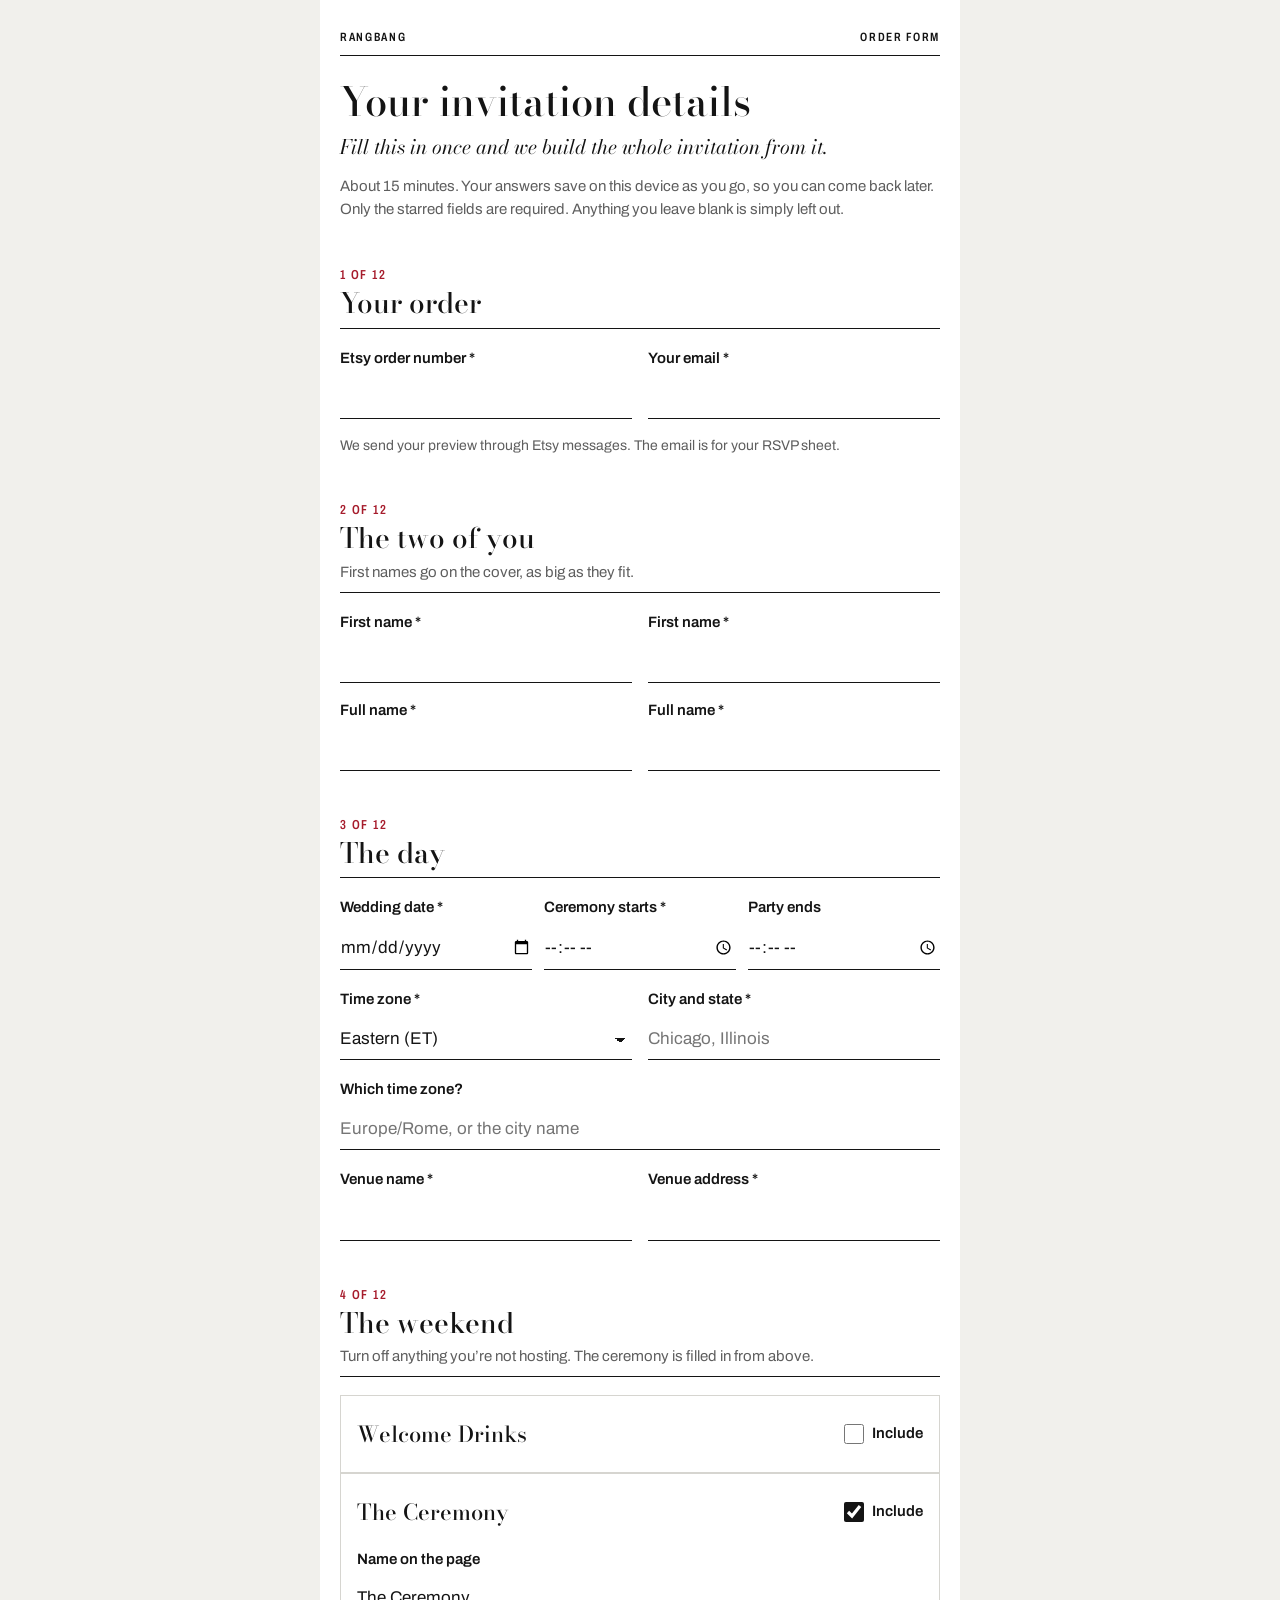
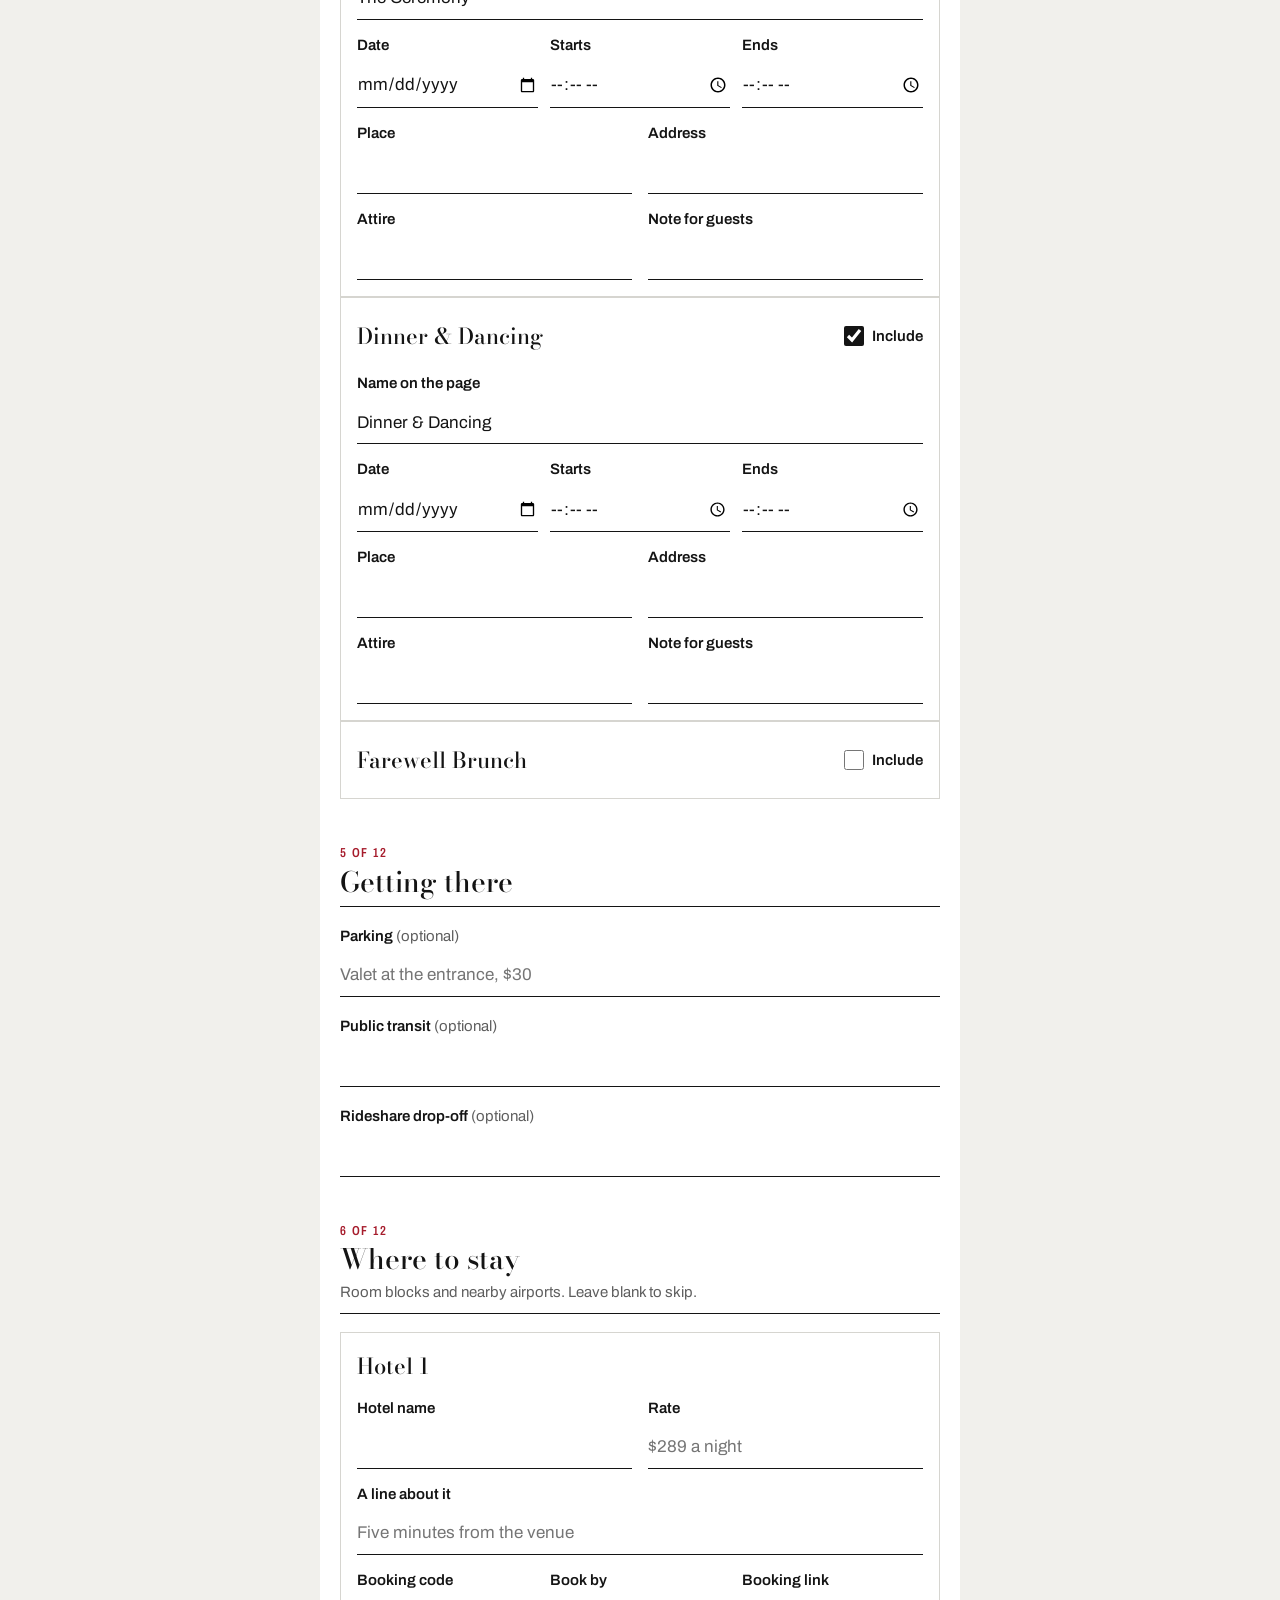
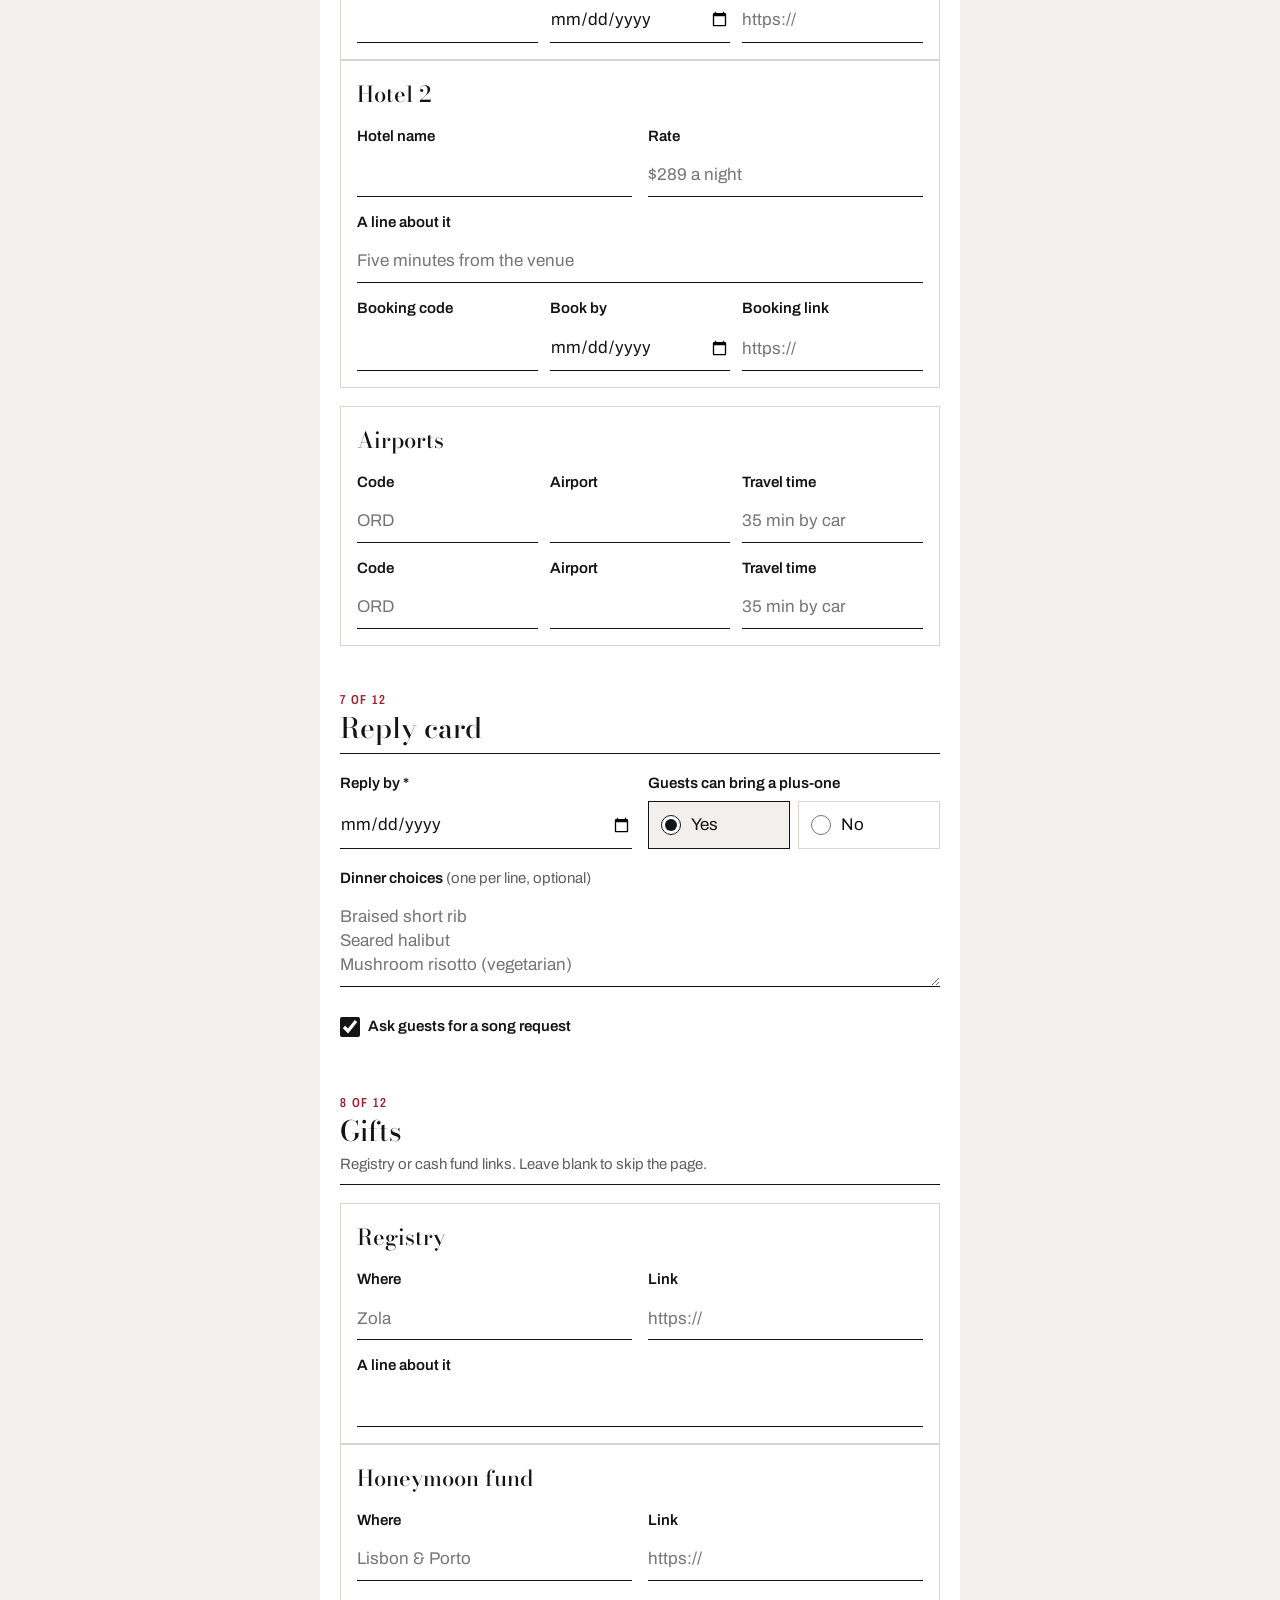
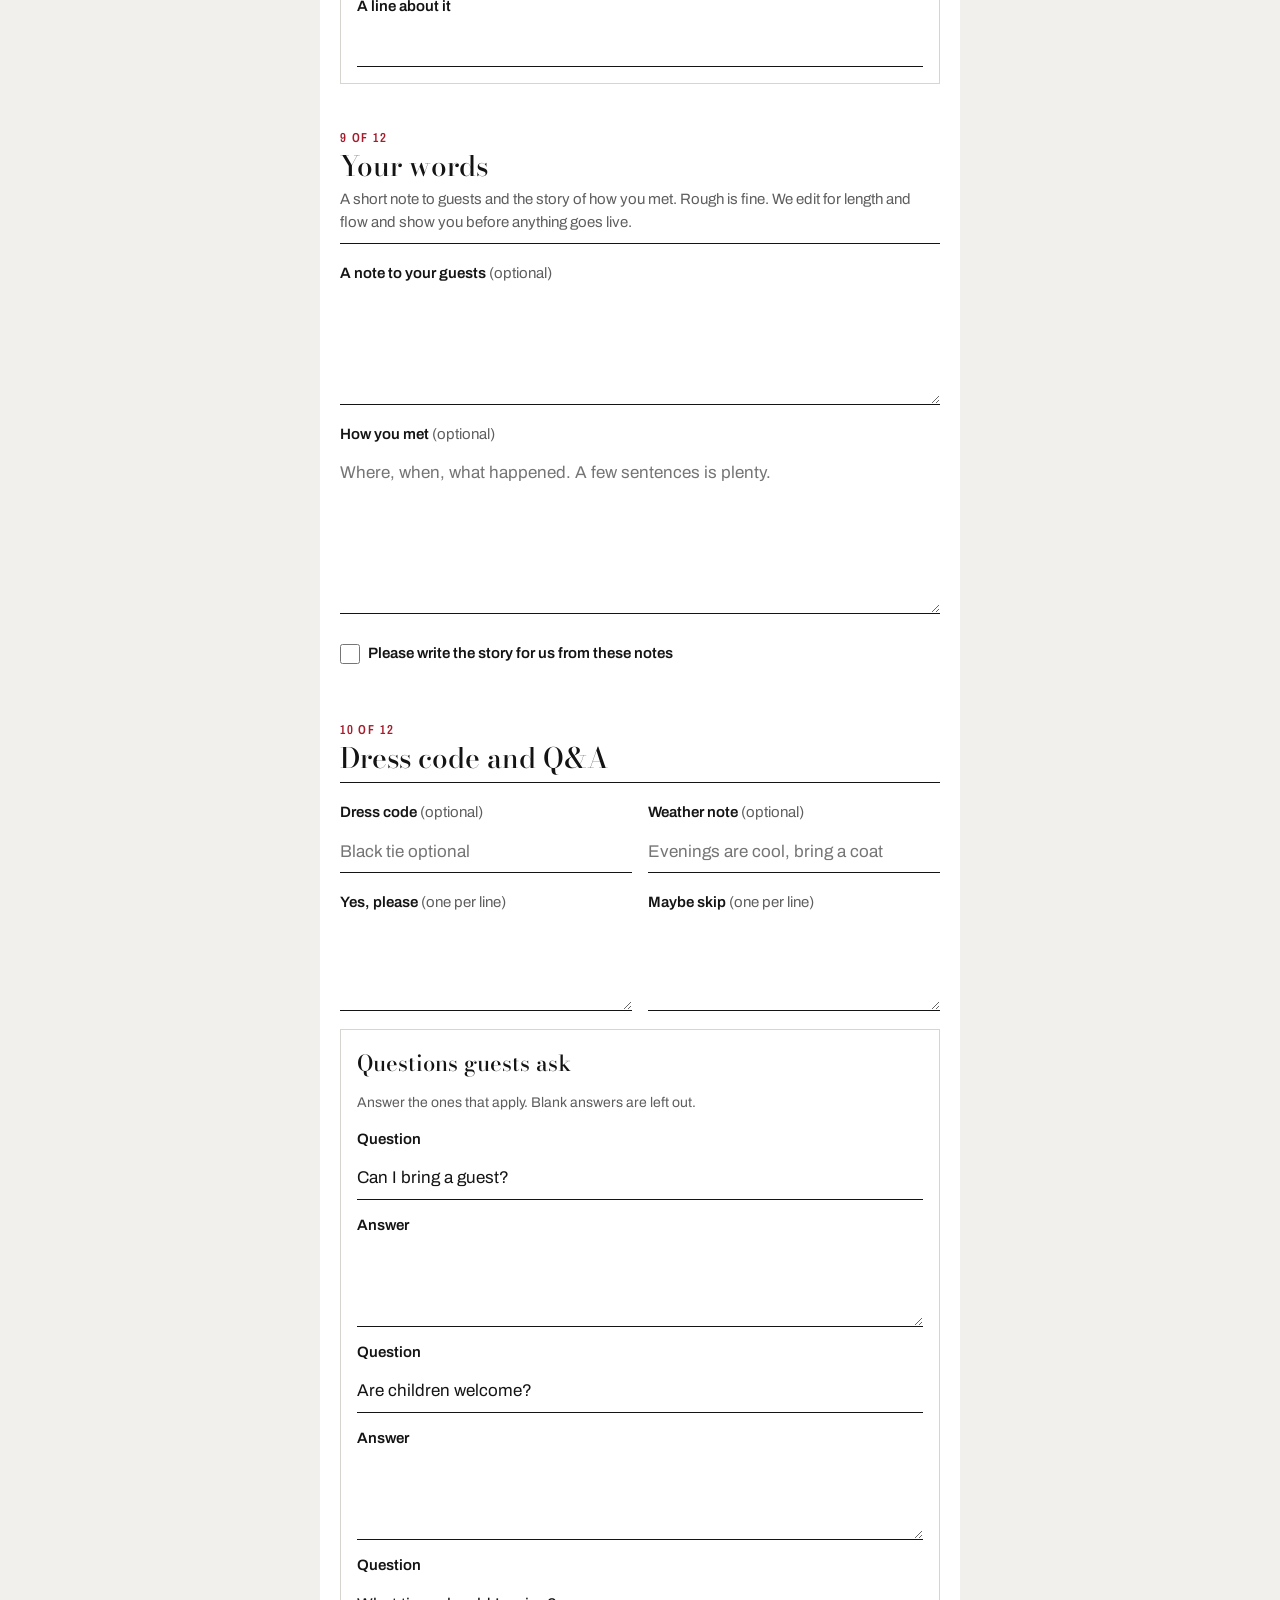
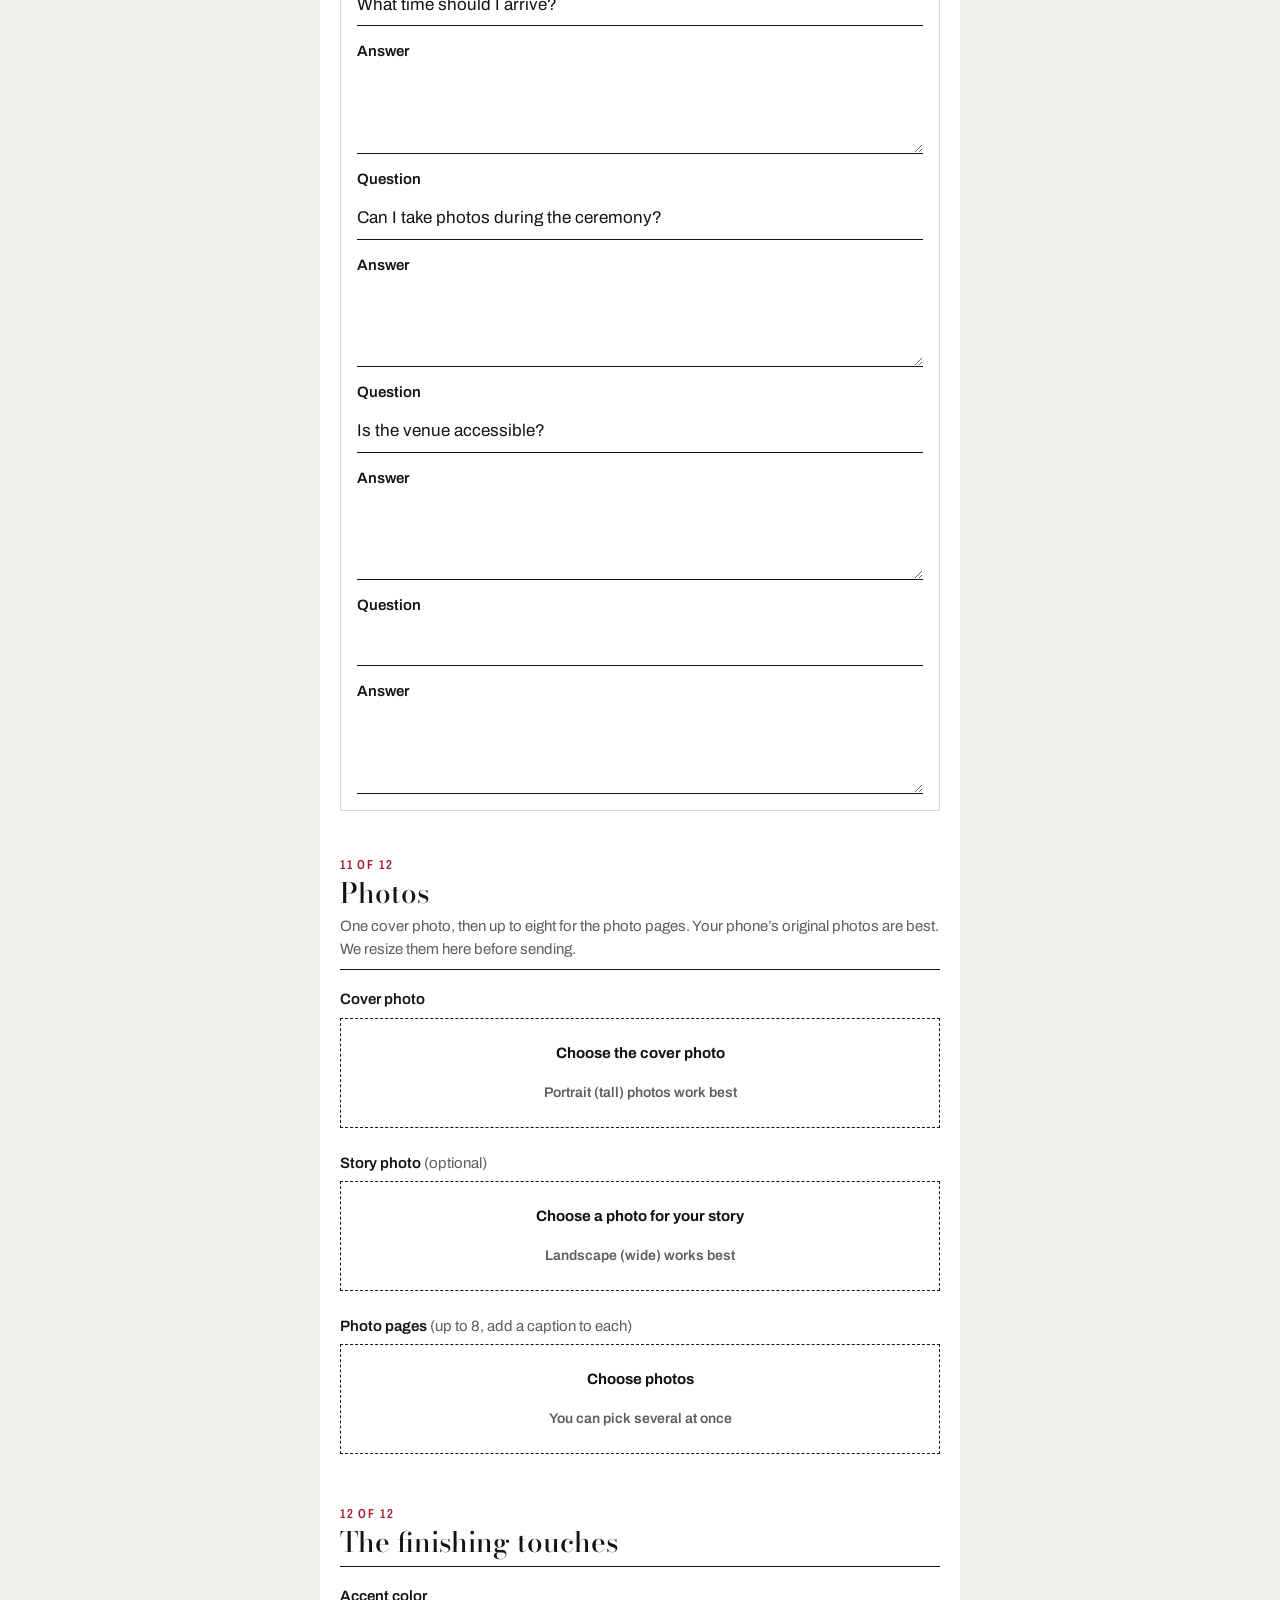
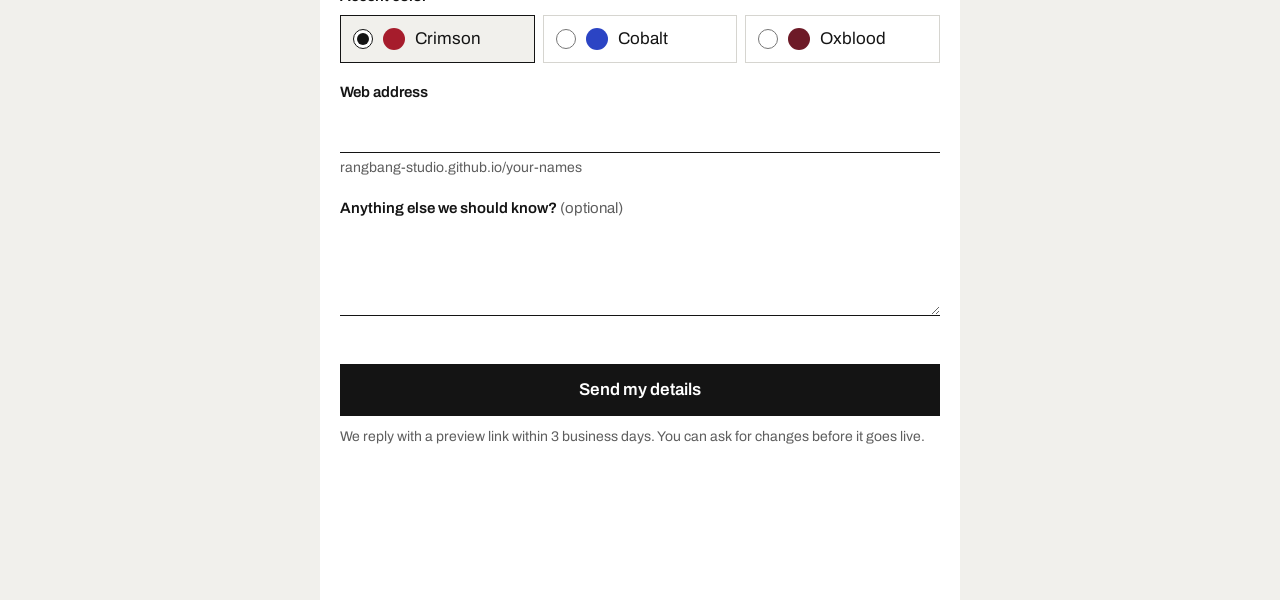
==== order/index.html @ fc27ea13 "Publish RANGBANG landing, Magazine demo and order form Co-Authored-By: Claude Opus 5.5 <noreply@anth" ====
<!doctype html>
<html lang="en">
<head>
<meta charset="utf-8">
<meta name="viewport" content="width=device-width, initial-scale=1, viewport-fit=cover">
<meta name="robots" content="noindex, nofollow">
<title>RANGBANG · Order form</title>
<link rel="icon" href="../magazine/favicon.svg" type="image/svg+xml">
<link rel="stylesheet" href="../magazine/fonts/fonts.css">
</head>
<body>

<!-- 주문서 설정: endpoint가 비어 있으면 보내지 않고 미리보기 안내만 한다 -->
<script type="application/json" id="order-config">
{
  "endpoint": "",
  "domain": "https://rangbang-studio.github.io",
  "turnaround": "3 business days"
}
</script>

<style>
/* RANGBANG 주문서 — Magazine 템플릿과 같은 지면 체계. 한 줄로 이어지는 양식, 섹션마다 번호 */
:root{
  --ink:#141414; --paper:#FFFFFF; --stock:#F1F0EC; --graphite:#5E5E5E; --rule:#D6D5D0; --accent:#A61C2C;
  --display:'Bodoni Moda','Bodoni 72',Didot,Georgia,serif;
  --text:'Archivo','Helvetica Neue',Arial,sans-serif;
  color-scheme:light;
}
*{ box-sizing:border-box }
html,body{ background:var(--stock) }
body{ margin:0; font-family:var(--text); font-size:17px; line-height:1.55; color:var(--ink); -webkit-text-size-adjust:100% }
p,h1,h2,h3,fieldset{ margin:0 }
fieldset{ border:0; padding:0; min-width:0 }
.wrap{ max-width:640px; margin:0 auto; background:var(--paper); padding-inline:20px; padding-block:28px 120px; min-height:100vh }
.brand{ display:flex; justify-content:space-between; font-size:12px; font-weight:600; font-stretch:72%; letter-spacing:.14em; text-transform:uppercase; padding-bottom:8px; border-bottom:1.5px solid var(--ink) }
h1{ font-family:var(--display); font-weight:500; font-size:40px; line-height:1.08; margin:24px 0 10px; text-wrap:balance }
.lead{ font-family:var(--display); font-style:italic; font-size:20px; line-height:1.4 }
.meta{ margin-top:14px; color:var(--graphite); font-size:15px }
.sec{ margin-top:44px; display:grid; gap:18px }
.sec-h{ display:grid; gap:2px; padding-bottom:8px; border-bottom:1.5px solid var(--ink) }
.sec-h span{ font-size:13px; font-weight:600; font-stretch:72%; letter-spacing:.14em; text-transform:uppercase; color:var(--accent) }
.sec-h h2{ font-family:var(--display); font-weight:500; font-size:28px; line-height:1.15 }
.sec-h p{ color:var(--graphite); font-size:15px; margin-top:4px }
.f{ display:grid; gap:6px; min-width:0 }
.f > label,.f > .lab{ font-size:15px; font-weight:600 }
.opt{ font-weight:400; color:var(--graphite) }
.hint{ font-size:14px; color:var(--graphite); margin-top:-2px }
.in{ width:100%; font:17px/1.4 var(--text); color:var(--ink); background:transparent; border:0; border-bottom:1.5px solid var(--ink); border-radius:0; padding:9px 0; -webkit-appearance:none; appearance:none }
select.in{ background-image:linear-gradient(45deg,transparent 50%,var(--ink) 50%),linear-gradient(135deg,var(--ink) 50%,transparent 50%); background-position:calc(100% - 12px) 55%,calc(100% - 7px) 55%; background-size:5px 5px; background-repeat:no-repeat; padding-right:24px }
textarea.in{ min-height:84px; resize:vertical }
.in:focus{ outline:none; border-bottom-color:var(--accent); box-shadow:0 1.5px 0 var(--accent) }
.row2{ display:grid; grid-template-columns:repeat(2,minmax(0,1fr)); gap:16px }
.row3{ display:grid; grid-template-columns:repeat(3,minmax(0,1fr)); gap:12px }
@media (max-width:420px){ .row3{ grid-template-columns:repeat(2,minmax(0,1fr)) } .row3 > :last-child{ grid-column:1/-1 } }
.card{ border:1.5px solid var(--rule); padding:16px; display:grid; gap:14px }
.card.off > :not(.card-h){ display:none }
.card-h{ display:flex; align-items:center; justify-content:space-between; gap:12px }
.card-h b{ font-family:var(--display); font-weight:500; font-size:22px }
.toggle{ display:flex; align-items:center; gap:8px; font-size:15px; font-weight:600; cursor:pointer; min-height:44px }
.toggle input,.choice input{ width:20px; height:20px; margin:0; accent-color:var(--ink) }
.choices{ display:grid; gap:8px }
.choices.inline{ grid-template-columns:repeat(auto-fit,minmax(130px,1fr)) }
.choice{ display:flex; align-items:center; gap:10px; min-height:48px; padding:10px 12px; border:1.5px solid var(--rule); cursor:pointer }
.choice:has(input:checked){ border-color:var(--ink); background:var(--stock) }
.choice:has(input:focus-visible),.toggle:has(input:focus-visible){ outline:2px solid var(--accent); outline-offset:2px }
.sw{ width:22px; height:22px; border-radius:50%; flex:none }
.err{ color:var(--accent); font-size:14px; font-weight:600 }
.err:empty{ display:none }
.drop{ position:relative; display:grid; place-items:center; gap:4px; min-height:110px; padding:16px; border:1.5px dashed var(--ink); text-align:center; cursor:pointer }
.drop input{ position:absolute; inset:0; opacity:0; cursor:pointer }
.drop:has(input:focus-visible){ outline:2px solid var(--accent); outline-offset:3px }
.thumbs{ display:grid; gap:12px }
.thumb{ display:grid; grid-template-columns:72px minmax(0,1fr) auto; gap:12px; align-items:center }
.thumb img{ width:72px; height:72px; object-fit:cover; display:block }
.x{ width:44px; height:44px; border:1.5px solid var(--rule); background:none; cursor:pointer; font-size:18px }
.btn{ display:inline-flex; align-items:center; justify-content:center; min-height:52px; padding:12px 20px; font:600 17px/1.2 var(--text); color:var(--paper); background:var(--ink); border:0; border-radius:0; cursor:pointer; width:100% }
.btn[disabled]{ opacity:.55; cursor:progress }
.add{ justify-self:start; background:none; border:0; padding:6px 0; font:600 15px var(--text); text-decoration:underline; text-underline-offset:3px; cursor:pointer; color:var(--ink) }
.submit{ margin-top:48px; display:grid; gap:12px }
.done{ display:grid; gap:14px; margin-top:32px }
.done h2{ font-family:var(--display); font-weight:500; font-size:36px; line-height:1.1 }
:focus-visible{ outline:2px solid var(--accent); outline-offset:3px }
</style>

<main class="wrap">
  <div class="brand"><span>RANGBANG</span><span>Order form</span></div>
  <h1>Your invitation details</h1>
  <p class="lead">Fill this in once and we build the whole invitation from it.</p>
  <p class="meta">About 15 minutes. Your answers save on this device as you go, so you can come back later. Only the starred fields are required. Anything you leave blank is simply left out.</p>

  <form id="order" novalidate>

    <section class="sec">
      <div class="sec-h"><span>1 of 12</span><h2>Your order</h2></div>
      <div class="row2">
        <div class="f"><label for="o-order">Etsy order number *</label><input class="in" id="o-order" name="order" inputmode="numeric" autocomplete="off"><p class="err" data-err="order"></p></div>
        <div class="f"><label for="o-email">Your email *</label><input class="in" id="o-email" name="email" type="email" autocomplete="email"><p class="err" data-err="email"></p></div>
      </div>
      <p class="hint">We send your preview through Etsy messages. The email is for your RSVP sheet.</p>
    </section>

    <section class="sec">
      <div class="sec-h"><span>2 of 12</span><h2>The two of you</h2><p>First names go on the cover, as big as they fit.</p></div>
      <div class="row2">
        <div class="f"><label for="c-a">First name *</label><input class="in" id="c-a" name="firstA" autocomplete="off"><p class="err" data-err="firstA"></p></div>
        <div class="f"><label for="c-b">First name *</label><input class="in" id="c-b" name="firstB" autocomplete="off"><p class="err" data-err="firstB"></p></div>
        <div class="f"><label for="c-af">Full name *</label><input class="in" id="c-af" name="fullA" autocomplete="off"><p class="err" data-err="fullA"></p></div>
        <div class="f"><label for="c-bf">Full name *</label><input class="in" id="c-bf" name="fullB" autocomplete="off"><p class="err" data-err="fullB"></p></div>
      </div>
    </section>

    <section class="sec">
      <div class="sec-h"><span>3 of 12</span><h2>The day</h2></div>
      <div class="row3">
        <div class="f"><label for="d-date">Wedding date *</label><input class="in" id="d-date" name="date" type="date"><p class="err" data-err="date"></p></div>
        <div class="f"><label for="d-time">Ceremony starts *</label><input class="in" id="d-time" name="time" type="time"><p class="err" data-err="time"></p></div>
        <div class="f"><label for="d-end">Party ends</label><input class="in" id="d-end" name="end" type="time"></div>
      </div>
      <div class="row2">
        <div class="f"><label for="d-tz">Time zone *</label>
          <select class="in" id="d-tz" name="tz">
            <option value="America/New_York">Eastern (ET)</option>
            <option value="America/Chicago">Central (CT)</option>
            <option value="America/Denver">Mountain (MT)</option>
            <option value="America/Phoenix">Arizona (MST)</option>
            <option value="America/Los_Angeles">Pacific (PT)</option>
            <option value="America/Anchorage">Alaska (AKT)</option>
            <option value="Pacific/Honolulu">Hawaii (HT)</option>
            <option value="other">Somewhere else</option>
          </select>
        </div>
        <div class="f"><label for="d-city">City and state *</label><input class="in" id="d-city" name="city" placeholder="Chicago, Illinois" autocomplete="off"><p class="err" data-err="city"></p></div>
      </div>
      <div class="f" id="tzOtherBox" hidden><label for="d-tzo">Which time zone?</label><input class="in" id="d-tzo" name="tzOther" placeholder="Europe/Rome, or the city name"></div>
      <div class="row2">
        <div class="f"><label for="v-name">Venue name *</label><input class="in" id="v-name" name="venue" autocomplete="off"><p class="err" data-err="venue"></p></div>
        <div class="f"><label for="v-addr">Venue address *</label><input class="in" id="v-addr" name="address" autocomplete="off"><p class="err" data-err="address"></p></div>
      </div>
    </section>

    <section class="sec">
      <div class="sec-h"><span>4 of 12</span><h2>The weekend</h2><p>Turn off anything you’re not hosting. The ceremony is filled in from above.</p></div>
      <div id="events"></div>
    </section>

    <section class="sec">
      <div class="sec-h"><span>5 of 12</span><h2>Getting there</h2></div>
      <div class="f"><label for="g-park">Parking <span class="opt">(optional)</span></label><input class="in" id="g-park" name="parking" placeholder="Valet at the entrance, $30"></div>
      <div class="f"><label for="g-transit">Public transit <span class="opt">(optional)</span></label><input class="in" id="g-transit" name="transit"></div>
      <div class="f"><label for="g-ride">Rideshare drop-off <span class="opt">(optional)</span></label><input class="in" id="g-ride" name="rideshare"></div>
    </section>

    <section class="sec">
      <div class="sec-h"><span>6 of 12</span><h2>Where to stay</h2><p>Room blocks and nearby airports. Leave blank to skip.</p></div>
      <div id="hotels"></div>
      <div id="airports"></div>
    </section>

    <section class="sec">
      <div class="sec-h"><span>7 of 12</span><h2>Reply card</h2></div>
      <div class="row2">
        <div class="f"><label for="r-by">Reply by *</label><input class="in" id="r-by" name="rsvpBy" type="date"><p class="err" data-err="rsvpBy"></p></div>
        <div class="f"><span class="lab">Guests can bring a plus-one</span>
          <div class="choices inline"><label class="choice"><input type="radio" name="plusOne" value="yes" checked> Yes</label><label class="choice"><input type="radio" name="plusOne" value="no"> No</label></div>
        </div>
      </div>
      <div class="f"><label for="r-meals">Dinner choices <span class="opt">(one per line, optional)</span></label><textarea class="in" id="r-meals" name="meals" rows="3" placeholder="Braised short rib&#10;Seared halibut&#10;Mushroom risotto (vegetarian)"></textarea></div>
      <label class="toggle"><input type="checkbox" name="song" checked> Ask guests for a song request</label>
    </section>

    <section class="sec">
      <div class="sec-h"><span>8 of 12</span><h2>Gifts</h2><p>Registry or cash fund links. Leave blank to skip the page.</p></div>
      <div id="gifts"></div>
    </section>

    <section class="sec">
      <div class="sec-h"><span>9 of 12</span><h2>Your words</h2><p>A short note to guests and the story of how you met. Rough is fine. We edit for length and flow and show you before anything goes live.</p></div>
      <div class="f"><label for="w-letter">A note to your guests <span class="opt">(optional)</span></label><textarea class="in" id="w-letter" name="letter" rows="4"></textarea></div>
      <div class="f"><label for="w-story">How you met <span class="opt">(optional)</span></label><textarea class="in" id="w-story" name="story" rows="6" placeholder="Where, when, what happened. A few sentences is plenty."></textarea></div>
      <label class="toggle"><input type="checkbox" name="writeForUs"> Please write the story for us from these notes</label>
    </section>

    <section class="sec">
      <div class="sec-h"><span>10 of 12</span><h2>Dress code and Q&amp;A</h2></div>
      <div class="row2">
        <div class="f"><label for="s-code">Dress code <span class="opt">(optional)</span></label><input class="in" id="s-code" name="dress" placeholder="Black tie optional"></div>
        <div class="f"><label for="s-weather">Weather note <span class="opt">(optional)</span></label><input class="in" id="s-weather" name="weather" placeholder="Evenings are cool, bring a coat"></div>
      </div>
      <div class="row2">
        <div class="f"><label for="s-yes">Yes, please <span class="opt">(one per line)</span></label><textarea class="in" id="s-yes" name="dressYes" rows="3"></textarea></div>
        <div class="f"><label for="s-skip">Maybe skip <span class="opt">(one per line)</span></label><textarea class="in" id="s-skip" name="dressSkip" rows="3"></textarea></div>
      </div>
      <div id="faq"></div>
    </section>

    <section class="sec">
      <div class="sec-h"><span>11 of 12</span><h2>Photos</h2><p>One cover photo, then up to eight for the photo pages. Your phone’s original photos are best. We resize them here before sending.</p></div>
      <div class="f"><span class="lab">Cover photo</span><label class="drop"><input type="file" id="p-cover" accept="image/jpeg,image/png,image/webp"><b>Choose the cover photo</b><span class="hint">Portrait (tall) photos work best</span></label><div class="thumbs" id="t-cover"></div></div>
      <div class="f"><span class="lab">Story photo <span class="opt">(optional)</span></span><label class="drop"><input type="file" id="p-feature" accept="image/jpeg,image/png,image/webp"><b>Choose a photo for your story</b><span class="hint">Landscape (wide) works best</span></label><div class="thumbs" id="t-feature"></div></div>
      <div class="f"><span class="lab">Photo pages <span class="opt">(up to 8, add a caption to each)</span></span><label class="drop"><input type="file" id="p-gallery" accept="image/jpeg,image/png,image/webp" multiple><b>Choose photos</b><span class="hint">You can pick several at once</span></label><div class="thumbs" id="t-gallery"></div></div>
      <p class="err" id="photoErr"></p>
    </section>

    <section class="sec">
      <div class="sec-h"><span>12 of 12</span><h2>The finishing touches</h2></div>
      <div class="f"><span class="lab">Accent color</span>
        <div class="choices inline">
          <label class="choice"><input type="radio" name="accent" value="crimson" checked><span class="sw" style="background:#A61C2C"></span> Crimson</label>
          <label class="choice"><input type="radio" name="accent" value="cobalt"><span class="sw" style="background:#2B44C4"></span> Cobalt</label>
          <label class="choice"><input type="radio" name="accent" value="oxblood"><span class="sw" style="background:#6D1A27"></span> Oxblood</label>
        </div>
      </div>
      <div class="f"><label for="x-slug">Web address</label><input class="in" id="x-slug" name="slug" autocomplete="off"><p class="hint" id="slugHint"></p></div>
      <div class="f"><label for="x-notes">Anything else we should know? <span class="opt">(optional)</span></label><textarea class="in" id="x-notes" name="notes" rows="3"></textarea></div>
    </section>

    <div class="submit">
      <button class="btn" type="submit" id="send">Send my details</button>
      <p class="err" id="sendErr"></p>
      <p class="hint">We reply with a preview link within <span id="turn"></span>. You can ask for changes before it goes live.</p>
    </div>
  </form>

  <div class="done" id="done" hidden tabindex="-1"></div>
</main>

<script>
(() => {
  'use strict';
  const CFG = JSON.parse(document.getElementById('order-config').textContent);
  const $ = (s, el) => (el || document).querySelector(s);
  const $$ = (s, el) => Array.from((el || document).querySelectorAll(s));
  const esc = v => String(v == null ? '' : v).replace(/[&<>"']/g, c => ({ '&': '&amp;', '<': '&lt;', '>': '&gt;', '"': '&quot;', "'": '&#39;' })[c]);
  const form = $('#order');
  const KEY = 'rangbang-order-draft';
  $('#turn').textContent = CFG.turnaround;

  /* ── 반복 칸 ── */
  const EVENTS = [
    { id: 'welcome', name: 'Welcome Drinks', on: false },
    { id: 'ceremony', name: 'The Ceremony', on: true, main: true },
    { id: 'reception', name: 'Dinner & Dancing', on: true },
    { id: 'brunch', name: 'Farewell Brunch', on: false }
  ];
  $('#events').innerHTML = EVENTS.map(e => `
    <div class="card${e.on ? '' : ' off'}" data-event="${e.id}">
      <div class="card-h"><b>${esc(e.name)}</b><label class="toggle"><input type="checkbox" name="ev-${e.id}-on"${e.on ? ' checked' : ''}> Include</label></div>
      <div class="f"><label for="ev-${e.id}-name">Name on the page</label><input class="in" id="ev-${e.id}-name" name="ev-${e.id}-name" value="${esc(e.name)}"></div>
      <div class="row3">
        <div class="f"><label for="ev-${e.id}-date">Date</label><input class="in" id="ev-${e.id}-date" name="ev-${e.id}-date" type="date"></div>
        <div class="f"><label for="ev-${e.id}-start">Starts</label><input class="in" id="ev-${e.id}-start" name="ev-${e.id}-start" type="time"></div>
        <div class="f"><label for="ev-${e.id}-end">Ends</label><input class="in" id="ev-${e.id}-end" name="ev-${e.id}-end" type="time"></div>
      </div>
      <div class="row2">
        <div class="f"><label for="ev-${e.id}-place">Place</label><input class="in" id="ev-${e.id}-place" name="ev-${e.id}-place"></div>
        <div class="f"><label for="ev-${e.id}-address">Address</label><input class="in" id="ev-${e.id}-address" name="ev-${e.id}-address"></div>
      </div>
      <div class="row2">
        <div class="f"><label for="ev-${e.id}-attire">Attire</label><input class="in" id="ev-${e.id}-attire" name="ev-${e.id}-attire"></div>
        <div class="f"><label for="ev-${e.id}-note">Note for guests</label><input class="in" id="ev-${e.id}-note" name="ev-${e.id}-note"></div>
      </div>
    </div>`).join('');
  $('#hotels').innerHTML = [1, 2].map(i => `
    <div class="card"><div class="card-h"><b>Hotel ${i}</b></div>
      <div class="row2"><div class="f"><label for="h${i}-name">Hotel name</label><input class="in" id="h${i}-name" name="h${i}-name"></div><div class="f"><label for="h${i}-rate">Rate</label><input class="in" id="h${i}-rate" name="h${i}-rate" placeholder="$289 a night"></div></div>
      <div class="f"><label for="h${i}-note">A line about it</label><input class="in" id="h${i}-note" name="h${i}-note" placeholder="Five minutes from the venue"></div>
      <div class="row3"><div class="f"><label for="h${i}-code">Booking code</label><input class="in" id="h${i}-code" name="h${i}-code"></div><div class="f"><label for="h${i}-by">Book by</label><input class="in" id="h${i}-by" name="h${i}-by" type="date"></div><div class="f"><label for="h${i}-url">Booking link</label><input class="in" id="h${i}-url" name="h${i}-url" type="url" placeholder="https://"></div></div>
    </div>`).join('');
  $('#airports').innerHTML = `<div class="card"><div class="card-h"><b>Airports</b></div>${[1, 2].map(i => `
      <div class="row3"><div class="f"><label for="a${i}-code">Code</label><input class="in" id="a${i}-code" name="a${i}-code" placeholder="ORD" maxlength="4"></div><div class="f"><label for="a${i}-name">Airport</label><input class="in" id="a${i}-name" name="a${i}-name"></div><div class="f"><label for="a${i}-time">Travel time</label><input class="in" id="a${i}-time" name="a${i}-time" placeholder="35 min by car"></div></div>`).join('')}</div>`;
  $('#gifts').innerHTML = [['Registry', 'Open the registry'], ['Honeymoon fund', 'Add to the fund']].map((g, i) => `
    <div class="card"><div class="card-h"><b>${g[0]}</b></div>
      <div class="row2"><div class="f"><label for="gf${i}-name">Where</label><input class="in" id="gf${i}-name" name="gf${i}-name" placeholder="${i ? 'Lisbon & Porto' : 'Zola'}"></div><div class="f"><label for="gf${i}-url">Link</label><input class="in" id="gf${i}-url" name="gf${i}-url" type="url" placeholder="https://"></div></div>
      <div class="f"><label for="gf${i}-note">A line about it</label><input class="in" id="gf${i}-note" name="gf${i}-note"></div>
      <input type="hidden" name="gf${i}-label" value="${g[0]}"><input type="hidden" name="gf${i}-button" value="${g[1]}">
    </div>`).join('');
  const FAQ = [
    ['Can I bring a guest?', ''], ['Are children welcome?', ''], ['What time should I arrive?', ''],
    ['Can I take photos during the ceremony?', ''], ['Is the venue accessible?', ''], ['', '']
  ];
  $('#faq').innerHTML = `<div class="card"><div class="card-h"><b>Questions guests ask</b></div><p class="hint">Answer the ones that apply. Blank answers are left out.</p>${FAQ.map((q, i) => `
      <div class="f"><label for="q${i}-q">Question</label><input class="in" id="q${i}-q" name="q${i}-q" value="${esc(q[0])}"></div>
      <div class="f"><label for="q${i}-a">Answer</label><textarea class="in" id="q${i}-a" name="q${i}-a" rows="2"></textarea></div>`).join('')}</div>`;

  /* ── 입력 연동 ── */
  form.addEventListener('change', e => {
    const t = e.target;
    const m = /^ev-(\w+)-on$/.exec(t.name || '');
    if (m) t.closest('.card').classList.toggle('off', !t.checked);
    if (t.name === 'tz') $('#tzOtherBox').hidden = t.value !== 'other';
  });
  const slugify = s => s.toLowerCase().normalize('NFD').replace(/[̀-ͯ]/g, '').replace(/[^a-z0-9]+/g, '-').replace(/^-|-$/g, '');
  let slugTouched = false;
  $('#x-slug').addEventListener('input', () => { slugTouched = true; showSlug(); });
  function showSlug() {
    const v = slugify($('#x-slug').value) || 'your-names';
    $('#slugHint').textContent = CFG.domain.replace(/^https?:\/\//, '') + '/' + v;
  }
  form.addEventListener('input', e => {
    const n = e.target.name;
    if ((n === 'firstA' || n === 'firstB') && !slugTouched) {
      $('#x-slug').value = slugify([form.firstA.value, form.firstB.value].filter(Boolean).join('-'));
    }
    if (n === 'date' || n === 'time' || n === 'end' || n === 'venue' || n === 'address') {
      const map = { date: 'date', time: 'start', end: 'end', venue: 'place', address: 'address' };
      ['ceremony', 'reception'].forEach(id => {
        const key = map[n];
        if (id === 'reception' && key === 'start') return;
        if (id === 'ceremony' && key === 'end') return;
        const el = form['ev-' + id + '-' + key];
        if (el && (!el.value || el.dataset.auto === '1')) { el.value = e.target.value; el.dataset.auto = '1'; }
      });
    }
    saveDraft();
  });
  showSlug();

  /* ── 임시 저장 (이 기기에만) ── */
  let saveTimer = 0;
  function saveDraft() {
    clearTimeout(saveTimer);
    saveTimer = setTimeout(() => {
      const data = {};
      $$('input,select,textarea', form).forEach(el => {
        if (!el.name || el.type === 'file') return;
        if (el.type === 'checkbox') data[el.name] = el.checked;
        else if (el.type === 'radio') { if (el.checked) data[el.name] = el.value; }
        else data[el.name] = el.value;
      });
      try { localStorage.setItem(KEY, JSON.stringify(data)); } catch (e) { /* 저장이 막힌 브라우저는 그냥 넘어간다 */ }
    }, 400);
  }
  form.addEventListener('change', saveDraft);
  try {
    const d = JSON.parse(localStorage.getItem(KEY) || 'null');
    if (d) $$('input,select,textarea', form).forEach(el => {
      if (!el.name || el.type === 'file' || !(el.name in d)) return;
      if (el.type === 'checkbox') { el.checked = !!d[el.name]; const m = /^ev-(\w+)-on$/.exec(el.name); if (m) el.closest('.card').classList.toggle('off', !el.checked); }
      else if (el.type === 'radio') el.checked = d[el.name] === el.value;
      else el.value = d[el.name];
    });
    if (d && d.slug) slugTouched = true;
    $('#tzOtherBox').hidden = form.tz.value !== 'other';
    showSlug();
  } catch (e) { /* 저장된 초안이 없거나 읽을 수 없음 */ }

  /* ── 사진: 브라우저에서 줄여 보낸다 ── */
  const photos = { cover: [], feature: [], gallery: [] };
  const LIMIT = { cover: 1, feature: 1, gallery: 8 };
  async function shrink(file) {
    const url = URL.createObjectURL(file);
    try {
      const img = await new Promise((res, rej) => { const i = new Image(); i.onload = () => res(i); i.onerror = rej; i.src = url; });
      const scale = Math.min(1, 2000 / Math.max(img.naturalWidth, img.naturalHeight));
      const w = Math.round(img.naturalWidth * scale), h = Math.round(img.naturalHeight * scale);
      const c = document.createElement('canvas'); c.width = w; c.height = h;
      c.getContext('2d').drawImage(img, 0, 0, w, h);
      const dataUrl = c.toDataURL('image/jpeg', 0.86);
      return { dataUrl, w, h };
    } finally { URL.revokeObjectURL(url); }
  }
  function renderThumbs(kind) {
    $('#t-' + kind).innerHTML = photos[kind].map((p, i) => `
      <div class="thumb"><img src="${p.dataUrl}" alt="">
        ${kind === 'gallery' ? `<div class="f"><label for="cap-${i}">Caption</label><input class="in" id="cap-${i}" data-cap="${i}" value="${esc(p.caption || '')}" placeholder="Where and when"></div>` : `<span class="hint">${p.w} × ${p.h}</span>`}
        <button class="x" type="button" data-rm="${kind}:${i}" aria-label="Remove photo">✕</button></div>`).join('');
  }
  ['cover', 'feature', 'gallery'].forEach(kind => {
    $('#p-' + kind).addEventListener('change', async e => {
      $('#photoErr').textContent = '';
      for (const f of Array.from(e.target.files)) {
        if (photos[kind].length >= LIMIT[kind]) { if (kind !== 'gallery') photos[kind] = []; else { $('#photoErr').textContent = 'Up to 8 photos for the photo pages.'; break; } }
        try { photos[kind].push(await shrink(f)); }
        catch (err) { $('#photoErr').textContent = 'One photo couldn’t be read. Please use JPG or PNG.'; }
      }
      e.target.value = '';
      renderThumbs(kind);
    });
  });
  document.addEventListener('click', e => {
    const b = e.target.closest('[data-rm]'); if (!b) return;
    const [kind, i] = b.dataset.rm.split(':'); photos[kind].splice(+i, 1); renderThumbs(kind);
  });
  document.addEventListener('input', e => { const i = e.target.dataset && e.target.dataset.cap; if (i != null) photos.gallery[+i].caption = e.target.value; });

  /* ── 설정으로 바꾸기: 키 이름이 청첩장 설정 블록과 같다 ── */
  const val = n => String((form[n] && form[n].value) || '').trim();
  const lines = n => val(n).split(/\n+/).map(s => s.trim()).filter(Boolean);
  const paras = n => val(n).split(/\n\s*\n|\n/).map(s => s.trim()).filter(Boolean);
  const TZ_LABEL = { 'America/New_York': 'ET', 'America/Chicago': 'CT', 'America/Denver': 'MT', 'America/Phoenix': 'MST', 'America/Los_Angeles': 'PT', 'America/Anchorage': 'AKT', 'Pacific/Honolulu': 'HT' };
  function utcOffset(tz, ymd, hm) {
    try {
      const [y, m, d] = ymd.split('-').map(Number), [H, M] = (hm || '12:00').split(':').map(Number);
      const guess = Date.UTC(y, m - 1, d, H, M);
      const parts = new Intl.DateTimeFormat('en-US', { timeZone: tz, hourCycle: 'h23', year: 'numeric', month: '2-digit', day: '2-digit', hour: '2-digit', minute: '2-digit' }).formatToParts(new Date(guess));
      const g = t => +parts.find(p => p.type === t).value;
      const off = Math.round((Date.UTC(g('year'), g('month') - 1, g('day'), g('hour') % 24, g('minute')) - guess) / 60000);
      const a = Math.abs(off);
      return (off < 0 ? '-' : '+') + String(Math.floor(a / 60)).padStart(2, '0') + ':' + String(a % 60).padStart(2, '0');
    } catch (e) { return ''; }
  }
  const addMinutes = (hm, n) => { const [h, m] = hm.split(':').map(Number); const t = Math.min(h * 60 + m + n, 23 * 60 + 59); return String(Math.floor(t / 60)).padStart(2, '0') + ':' + String(t % 60).padStart(2, '0'); };
  const nextDay = ymd => { const [y, m, d] = ymd.split('-').map(Number); const t = new Date(Date.UTC(y, m - 1, d + 1)); return t.toISOString().slice(0, 10); };
  const ratioOf = p => { const r = p.w / p.h; const opts = [['4/5', .8], ['1/1', 1], ['3/2', 1.5], ['2/3', .667], ['16/9', 1.778]]; return opts.reduce((a, b) => (Math.abs(b[1] - r) < Math.abs(a[1] - r) ? b : a))[0]; };
  const MON = ['January', 'February', 'March', 'April', 'May', 'June', 'July', 'August', 'September', 'October', 'November', 'December'];
  const WD = ['Sunday', 'Monday', 'Tuesday', 'Wednesday', 'Thursday', 'Friday', 'Saturday'];

  function buildConfig() {
    const tz = form.tz.value === 'other' ? val('tzOther') : form.tz.value;
    const date = val('date'), time = val('time'), end = val('end');
    const slug = slugify(val('slug')) || slugify(val('firstA') + '-' + val('firstB'));
    const [y, m, d] = date.split('-').map(Number);
    const long = WD[new Date(Date.UTC(y, m - 1, d)).getUTCDay()] + ', ' + MON[m - 1] + ' ' + d + ', ' + y;
    const events = EVENTS.filter(e => form['ev-' + e.id + '-on'].checked).map(e => {
      const g = k => val('ev-' + e.id + '-' + k);
      const ed = g('date') || date;
      // 리셉션 시작을 비우면 예식 1시간 뒤로 둔다
      const start = g('start') || (e.id === 'reception' ? addMinutes(time, 60) : time);
      const endDate = g('end') && g('end') < start ? nextDay(ed) : ed;
      return { id: e.id, show: true, main: !!e.main, name: g('name') || e.name, start: ed + 'T' + start, end: g('end') ? endDate + 'T' + g('end') : '', place: g('place'), address: g('address'), attire: g('attire'), note: g('note') };
    });
    const hotels = [1, 2].map(i => ({ name: val('h' + i + '-name'), note: val('h' + i + '-note'), rate: val('h' + i + '-rate'), code: val('h' + i + '-code'), bookBy: val('h' + i + '-by'), url: val('h' + i + '-url') })).filter(h => h.name);
    const airports = [1, 2].map(i => ({ code: val('a' + i + '-code').toUpperCase(), name: val('a' + i + '-name'), time: val('a' + i + '-time') })).filter(a => a.code || a.name);
    const registry = [0, 1].map(i => ({ label: val('gf' + i + '-label'), name: val('gf' + i + '-name'), note: val('gf' + i + '-note'), button: val('gf' + i + '-button'), url: val('gf' + i + '-url') })).filter(g => g.name || g.url);
    const faq = [0, 1, 2, 3, 4, 5].map(i => ({ q: val('q' + i + '-q'), a: val('q' + i + '-a') })).filter(f => f.q && f.a);
    const A = val('firstA'), B = val('firstB');
    const cfg = {
      draft: false, lang: 'en', accent: (form.querySelector('input[name=accent]:checked') || {}).value || 'crimson',
      couple: { first: [A, B], full: [val('fullA'), val('fullB')] },
      issue: { vol: '01', title: 'The Wedding Issue' },
      date: date + 'T' + time,
      dateEnd: end ? (end < time ? nextDay(date) : date) + 'T' + end : '',
      utcOffset: utcOffset(tz, date, time), timezone: tz, tzLabel: TZ_LABEL[tz] || '',
      city: val('city'), rsvpBy: val('rsvpBy'),
      photos: { cover: photos.cover.length ? 'images/cover.jpg' : '', feature: photos.feature.length ? 'images/feature.jpg' : '', credit: '' },
      letter: val('letter') ? { title: 'A note from us', body: paras('letter'), signoff: 'Love,' } : null,
      story: val('story') ? { headline: '', deck: '', byline: 'As told to their friends', body: paras('story'), quote: '', photoCaption: '' } : null,
      events,
      venue: { name: val('venue'), address: val('address'), mapQuery: val('venue') + ', ' + val('address'), lat: null, lng: null, parking: val('parking'), transit: val('transit'), rideshare: val('rideshare') },
      stay: { hotels, airports },
      rsvp: { endpoint: '', meals: lines('meals'), plusOne: (form.querySelector('input[name=plusOne]:checked') || {}).value !== 'no', song: form.song.checked },
      registry,
      gallery: { headline: 'Our story in pictures', items: photos.gallery.map((p, i) => ({ src: 'images/g' + String(i + 1).padStart(2, '0') + '.jpg', ratio: ratioOf(p), caption: p.caption || '' })) },
      style: val('dress') ? { code: val('dress'), deck: '', yes: lines('dressYes'), skip: lines('dressSkip'), weather: val('weather') } : null,
      faq,
      submissions: { show: false, endpoint: '' }, // 하객 사진 업로드는 실제 수신 기능을 만든 뒤에 켠다
      music: { src: '', title: '', artist: '' },
      share: { url: CFG.domain + '/' + slug, title: A + ' & ' + B + ' · The Wedding Issue', description: long + ' · ' + val('city'), image: 'images/og.jpg' },
      calendarFile: 'calendar.ics', footer: 'Made with RANGBANG'
    };
    Object.keys(cfg).forEach(k => { if (cfg[k] === null) delete cfg[k]; });
    return { slug, cfg };
  }

  /* ── 보내기 ── */
  const REQUIRED = { order: v => /^\d{6,14}$/.test(v) || 'Please enter the order number from your Etsy receipt (numbers only).', email: v => /^\S+@\S+\.\S+$/.test(v) || 'Please enter a valid email.', firstA: 1, firstB: 1, fullA: 1, fullB: 1, date: 1, time: 1, city: 1, venue: 1, address: 1, rsvpBy: 1 };
  form.addEventListener('submit', async e => {
    e.preventDefault();
    let first = null;
    Object.entries(REQUIRED).forEach(([n, rule]) => {
      const v = val(n);
      const ok = typeof rule === 'function' ? rule(v) : !!v;
      const msg = ok === true ? '' : (typeof ok === 'string' ? ok : 'Required.');
      const box = $('[data-err="' + n + '"]'); if (box) box.textContent = msg;
      if (msg && !first) first = form[n];
    });
    if (first) { first.focus(); return; }
    const { slug, cfg } = buildConfig();
    const pics = [];
    if (photos.cover[0]) pics.push(['cover.jpg', photos.cover[0]]);
    if (photos.feature[0]) pics.push(['feature.jpg', photos.feature[0]]);
    photos.gallery.forEach((p, i) => pics.push(['g' + String(i + 1).padStart(2, '0') + '.jpg', p]));
    const payload = {
      type: 'order', order: val('order'), email: val('email'), slug, submittedAt: new Date().toISOString(),
      config: cfg,
      notes: { writeStoryForUs: form.writeForUs.checked, other: val('notes') },
      photos: pics.map(([name, p]) => ({ name, mime: 'image/jpeg', b64: p.dataUrl.split(',')[1] }))
    };
    window.__lastOrder = payload; // 확인용
    const btn = $('#send');
    const finish = sent => {
      form.hidden = true;
      const done = $('#done');
      done.hidden = false;
      done.innerHTML = `<h2>Thank you, ${esc(val('firstA'))} and ${esc(val('firstB'))}.</h2>
        <p>We have everything we need. Your preview link arrives in your Etsy messages within ${esc(CFG.turnaround)}.</p>
        <p class="hint">Your web address will be ${esc(cfg.share.url.replace(/^https?:\/\//, ''))}.</p>
        ${sent ? '' : '<p class="hint">This is a preview of the order form, so nothing was sent.</p>'}`;
      done.focus();
      try { localStorage.removeItem(KEY); } catch (err) { /* 무시 */ }
    };
    if (!CFG.endpoint) { finish(false); return; }
    btn.disabled = true; btn.textContent = 'Sending…'; $('#sendErr').textContent = '';
    try {
      await fetch(CFG.endpoint, { method: 'POST', mode: 'no-cors', headers: { 'Content-Type': 'text/plain;charset=utf-8' }, body: JSON.stringify(payload) });
      finish(true);
    } catch (err) {
      btn.disabled = false; btn.textContent = 'Send my details';
      $('#sendErr').textContent = 'That didn’t go through. Check your connection and try again. Your answers are still here.';
    }
  });
})();
</script>

</body>
</html>
---- magazine/fonts/fonts.css ----
/* Bodoni Moda, Archivo — SIL OFL 1.1. 라틴 글자 범위만. 출처: Google Fonts */
@font-face {
  font-family: 'Bodoni Moda';
  font-style: italic;
  font-weight: 400 900;
  font-display: swap;
  src: url(bodonimoda-italic.woff2) format('woff2');
  unicode-range: U+0000-00FF, U+0131, U+0152-0153, U+02BB-02BC, U+02C6, U+02DA, U+02DC, U+0304, U+0308, U+0329, U+2000-206F, U+20AC, U+2122, U+2191, U+2193, U+2212, U+2215, U+FEFF, U+FFFD;
}
@font-face {
  font-family: 'Bodoni Moda';
  font-style: normal;
  font-weight: 400 900;
  font-display: swap;
  src: url(bodonimoda-normal.woff2) format('woff2');
  unicode-range: U+0000-00FF, U+0131, U+0152-0153, U+02BB-02BC, U+02C6, U+02DA, U+02DC, U+0304, U+0308, U+0329, U+2000-206F, U+20AC, U+2122, U+2191, U+2193, U+2212, U+2215, U+FEFF, U+FFFD;
}
@font-face {
  font-family: 'Archivo';
  font-style: italic;
  font-weight: 100 900;
  font-stretch: 62% 125%;
  font-display: swap;
  src: url(archivo-italic.woff2) format('woff2');
  unicode-range: U+0000-00FF, U+0131, U+0152-0153, U+02BB-02BC, U+02C6, U+02DA, U+02DC, U+0304, U+0308, U+0329, U+2000-206F, U+20AC, U+2122, U+2191, U+2193, U+2212, U+2215, U+FEFF, U+FFFD;
}
@font-face {
  font-family: 'Archivo';
  font-style: normal;
  font-weight: 100 900;
  font-stretch: 62% 125%;
  font-display: swap;
  src: url(archivo-normal.woff2) format('woff2');
  unicode-range: U+0000-00FF, U+0131, U+0152-0153, U+02BB-02BC, U+02C6, U+02DA, U+02DC, U+0304, U+0308, U+0329, U+2000-206F, U+20AC, U+2122, U+2191, U+2193, U+2212, U+2215, U+FEFF, U+FFFD;
}
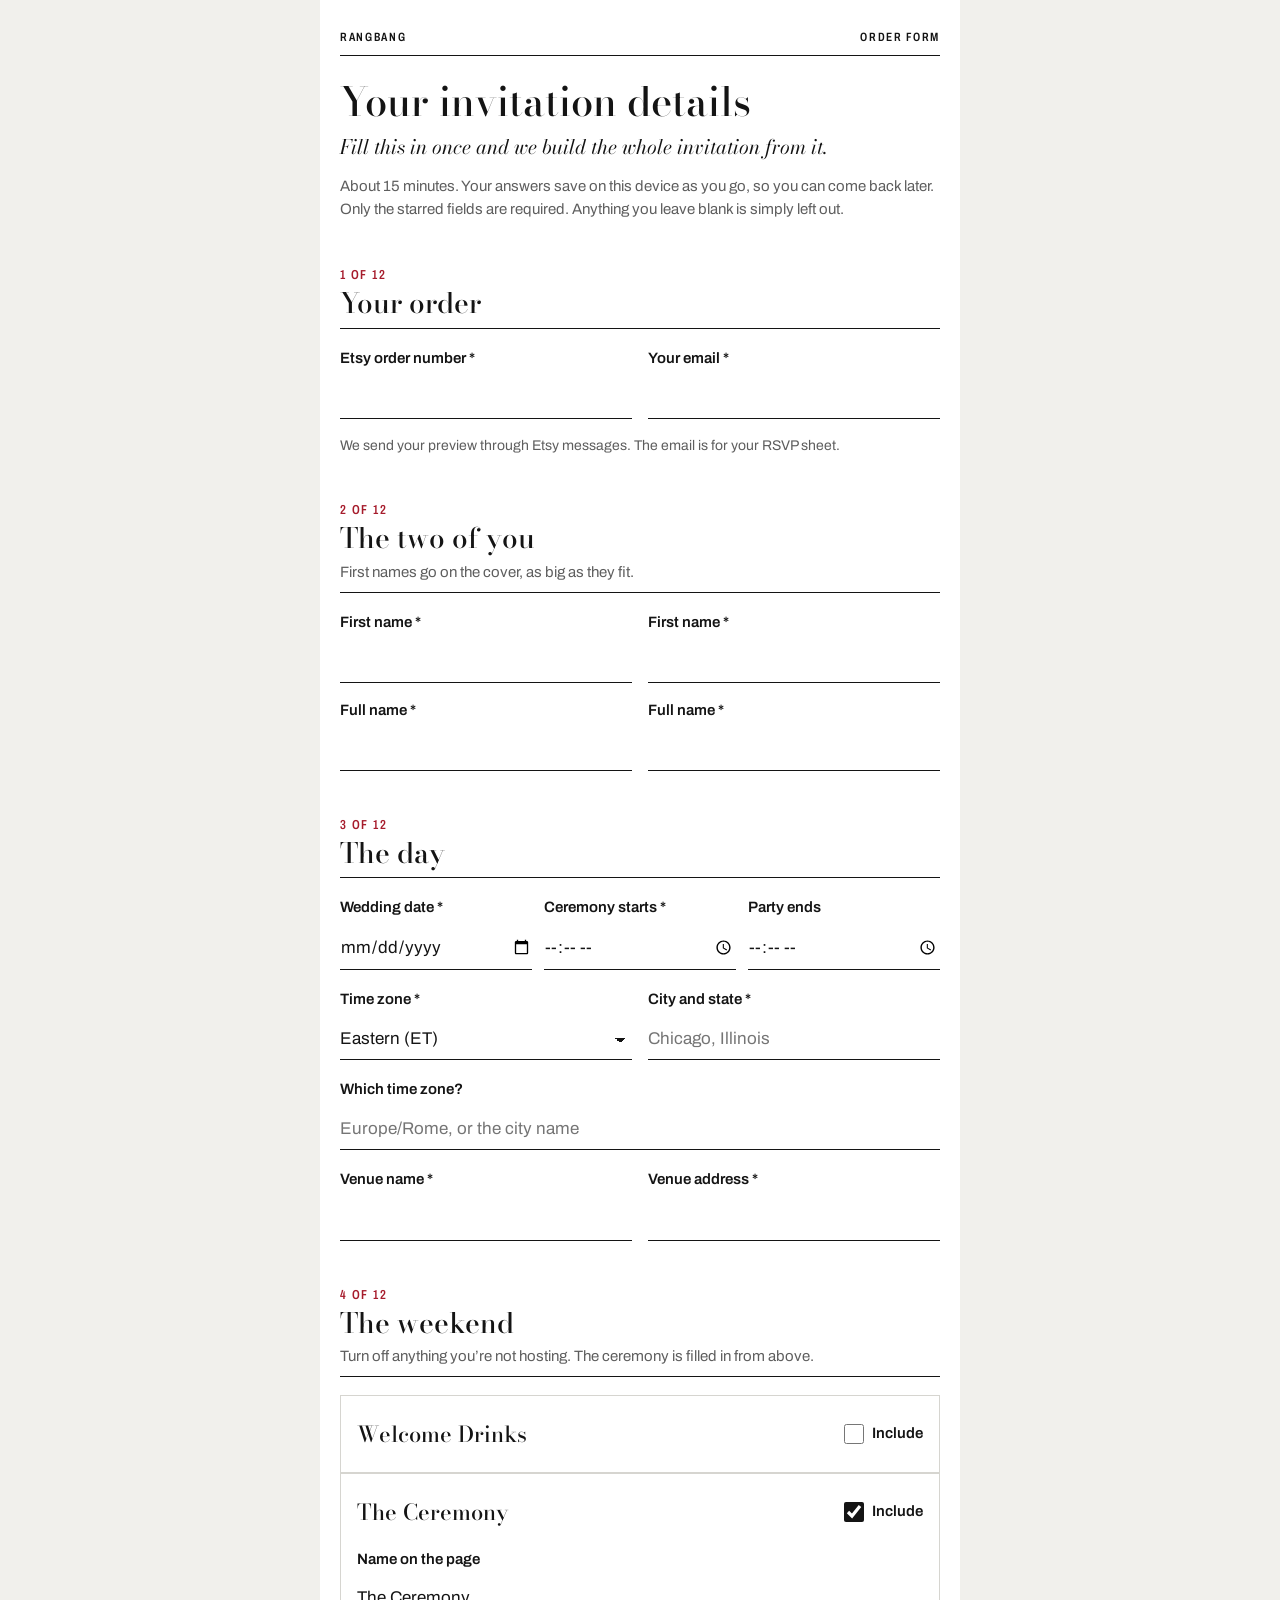
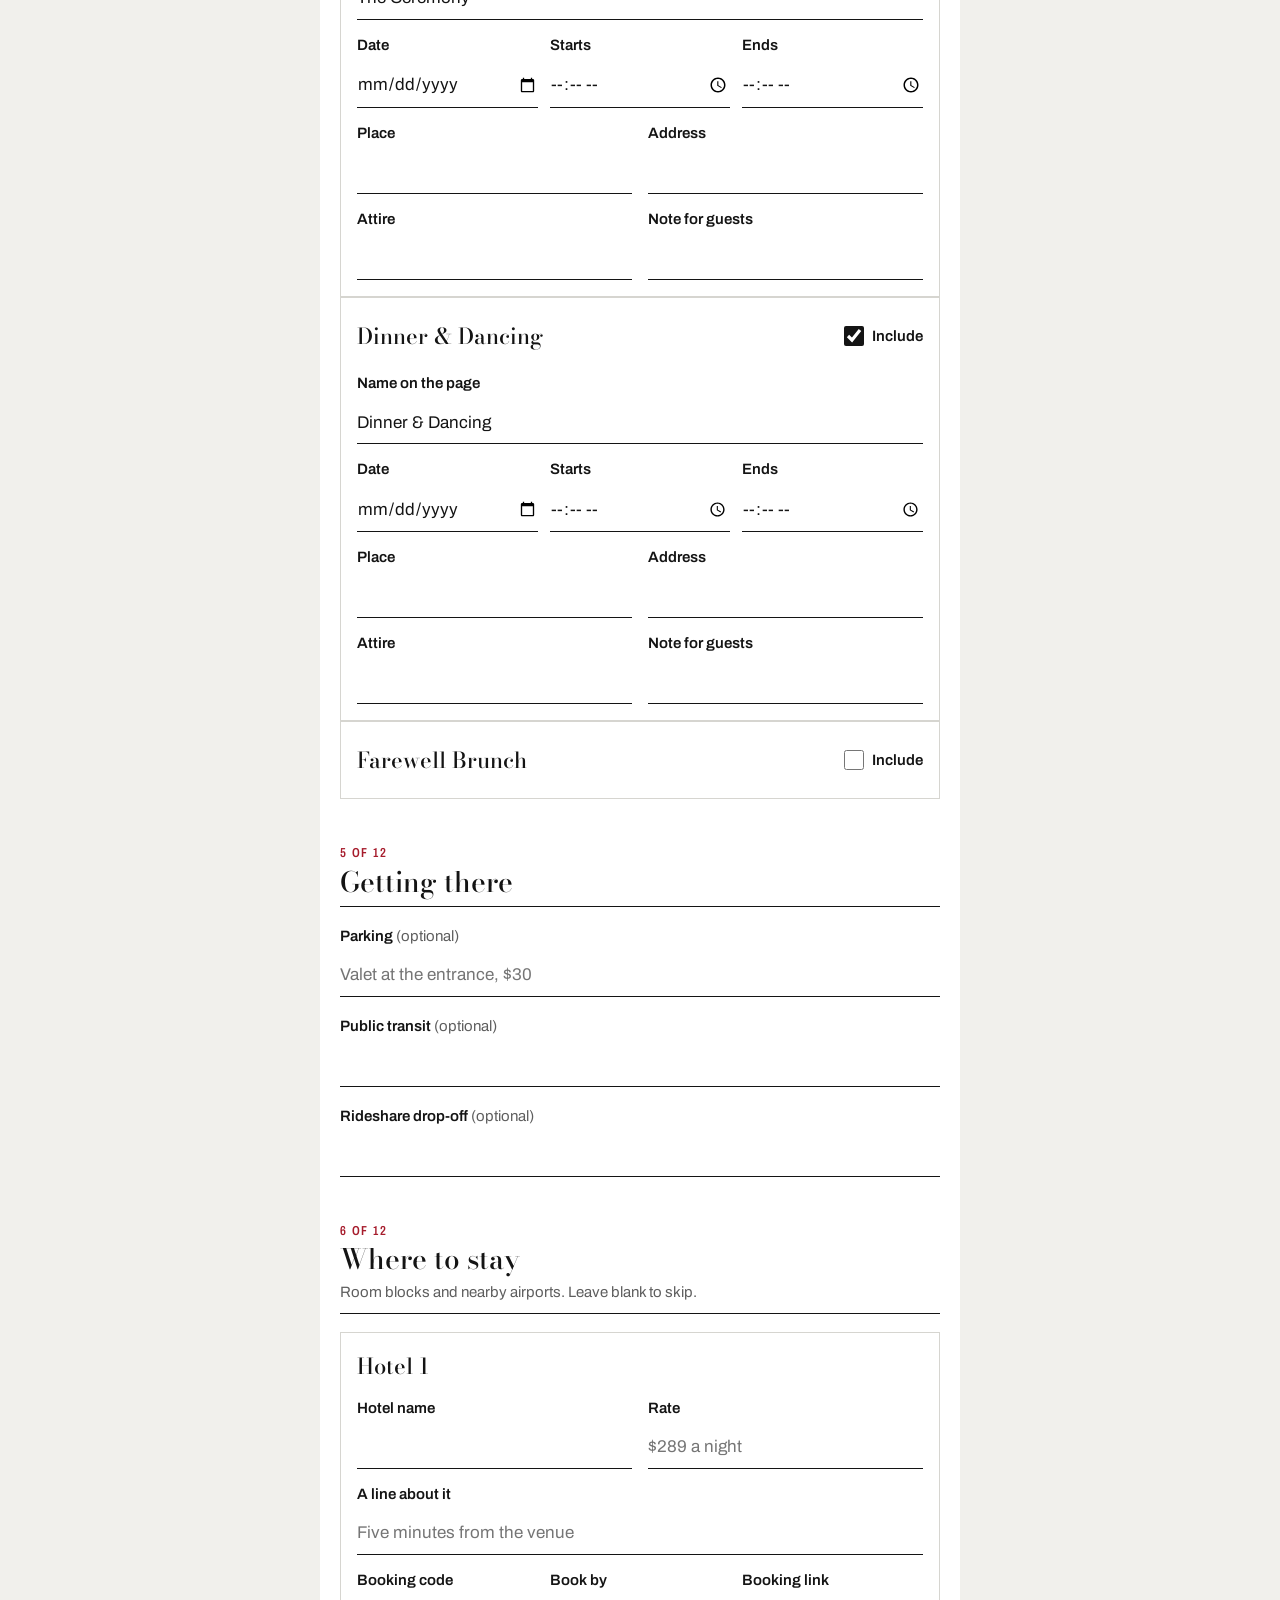
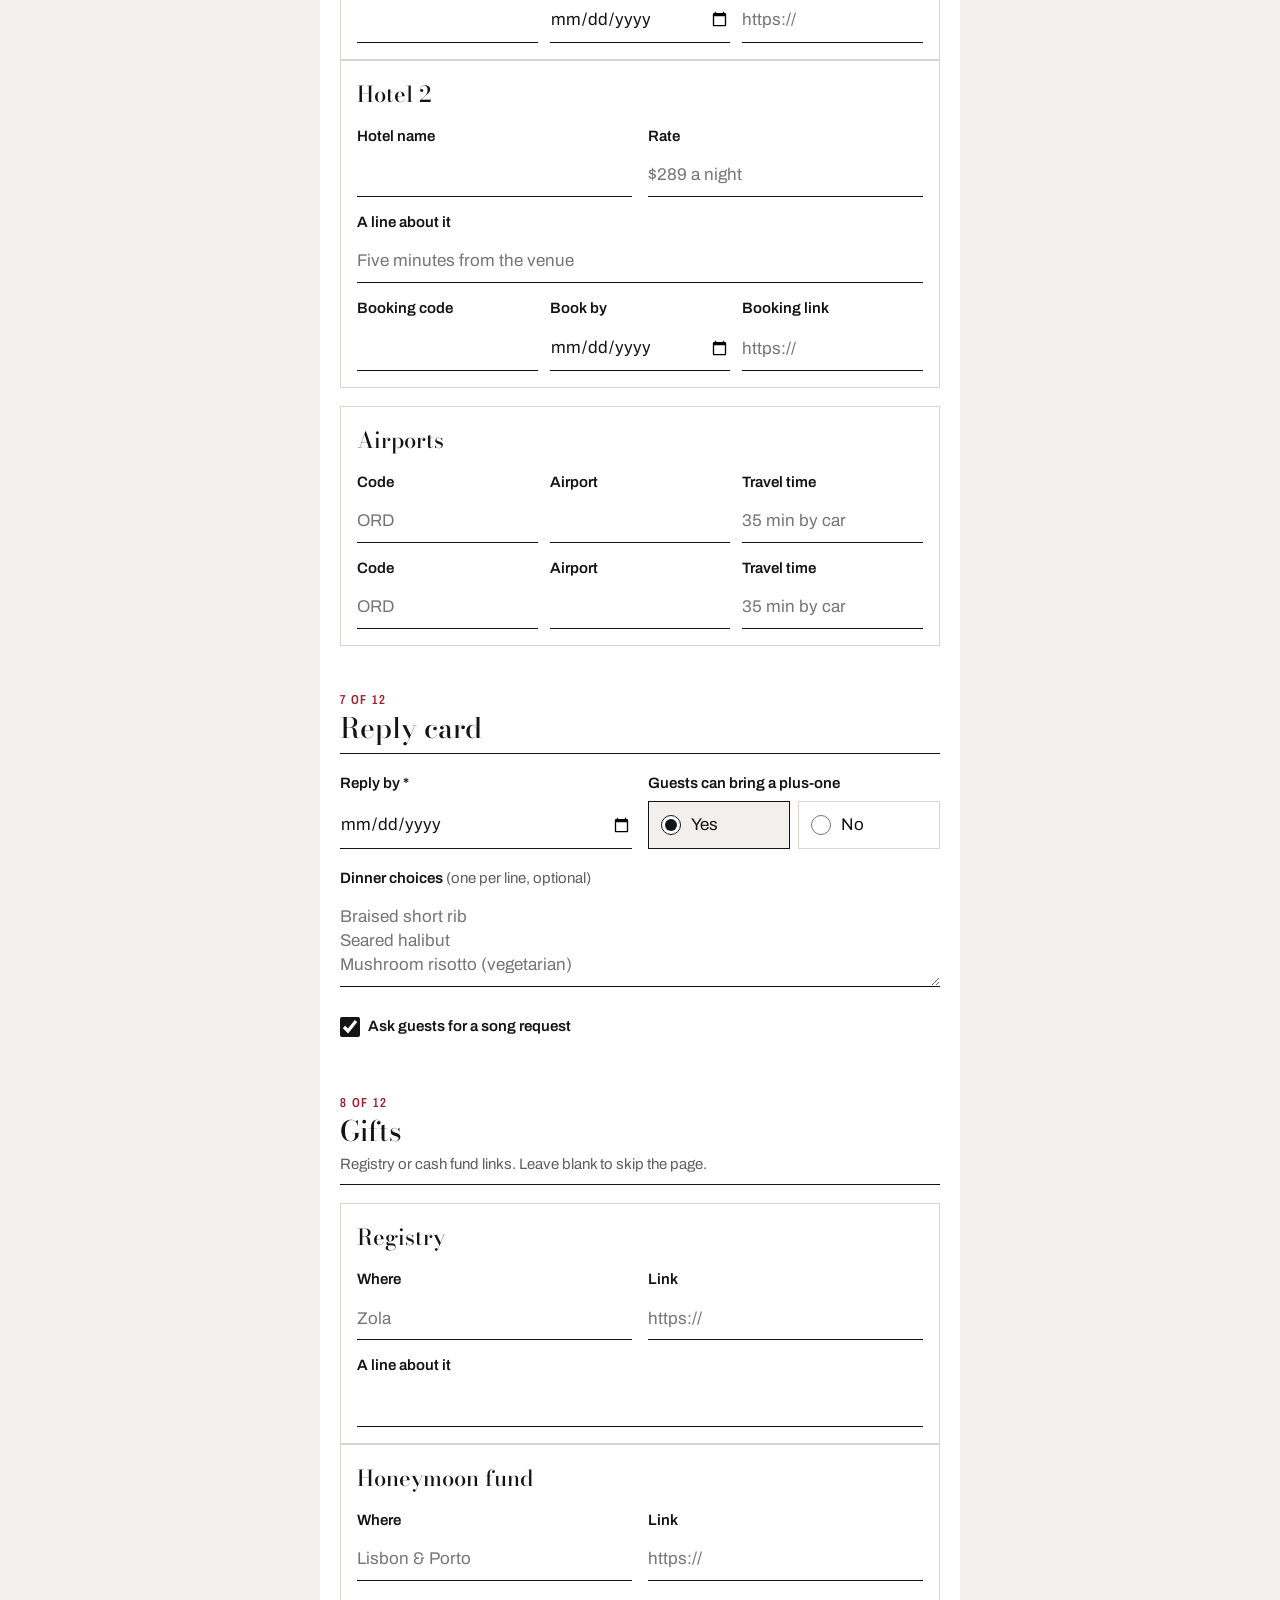
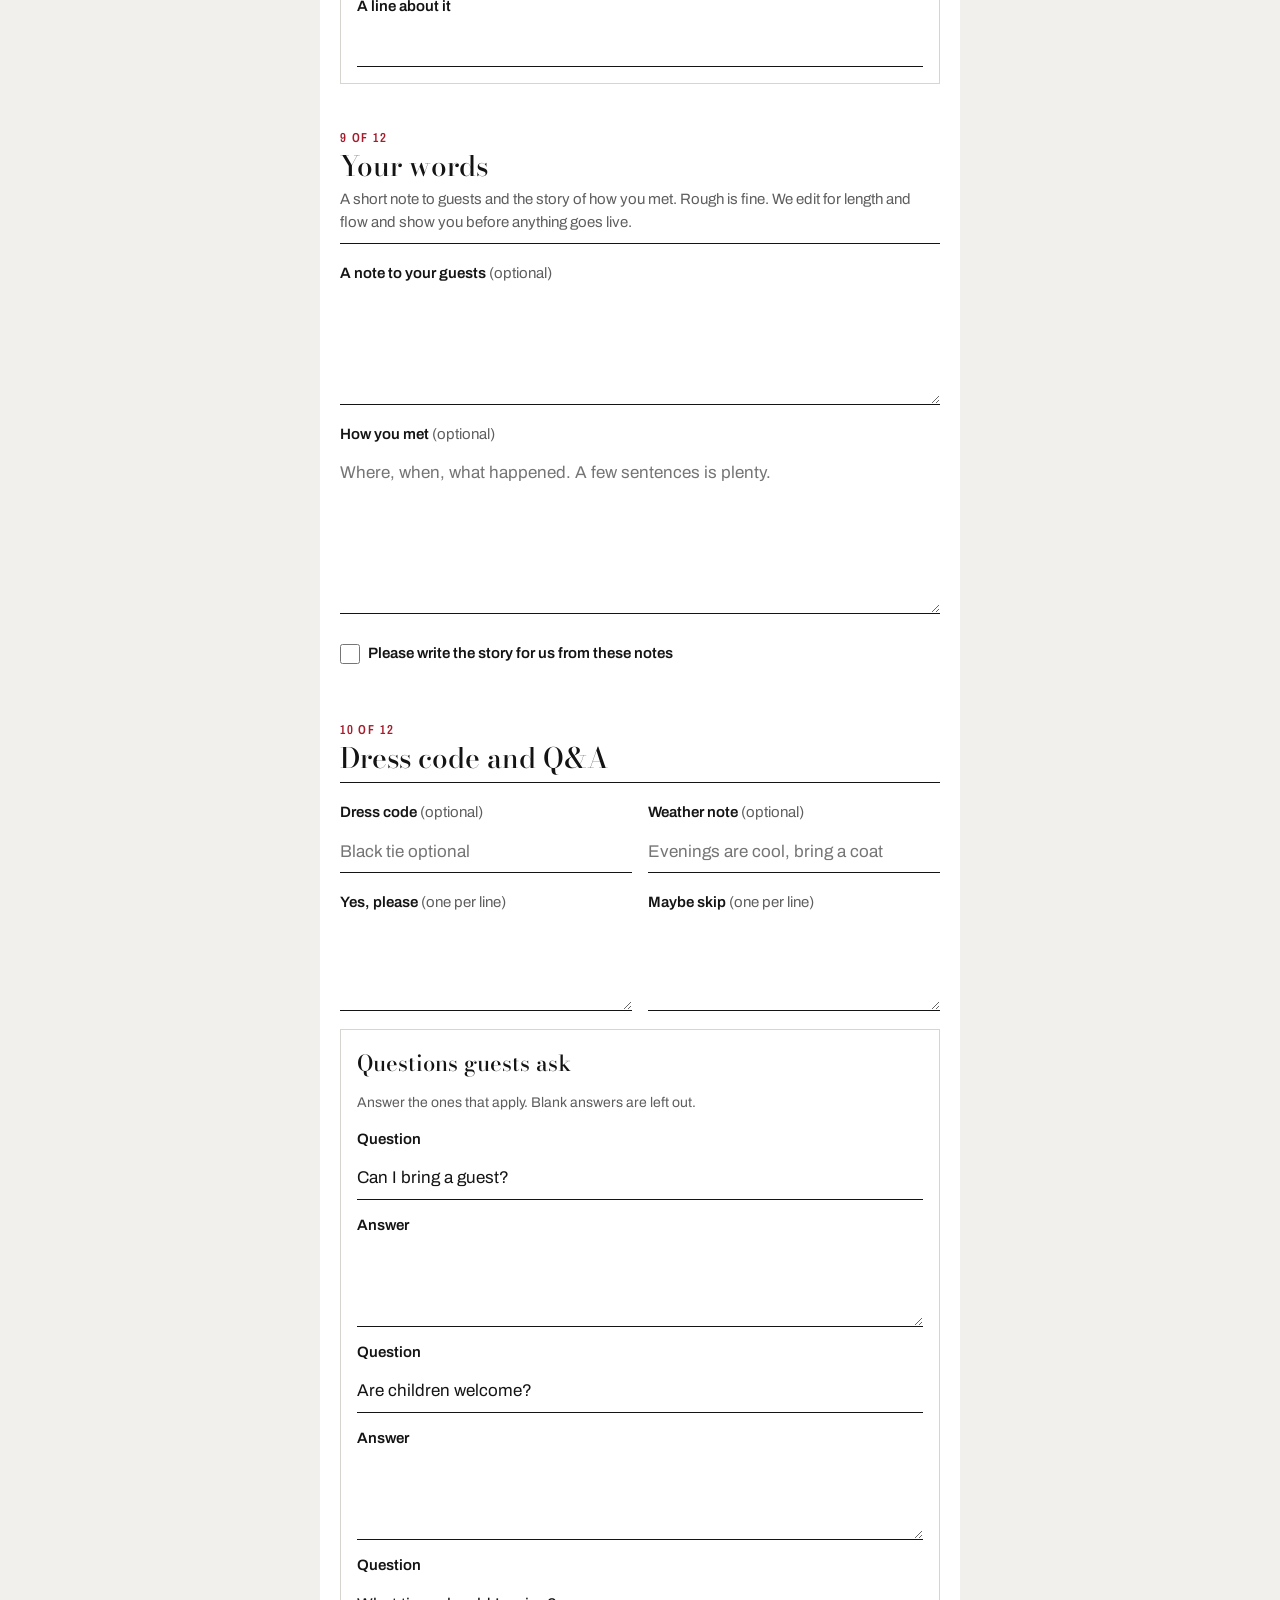
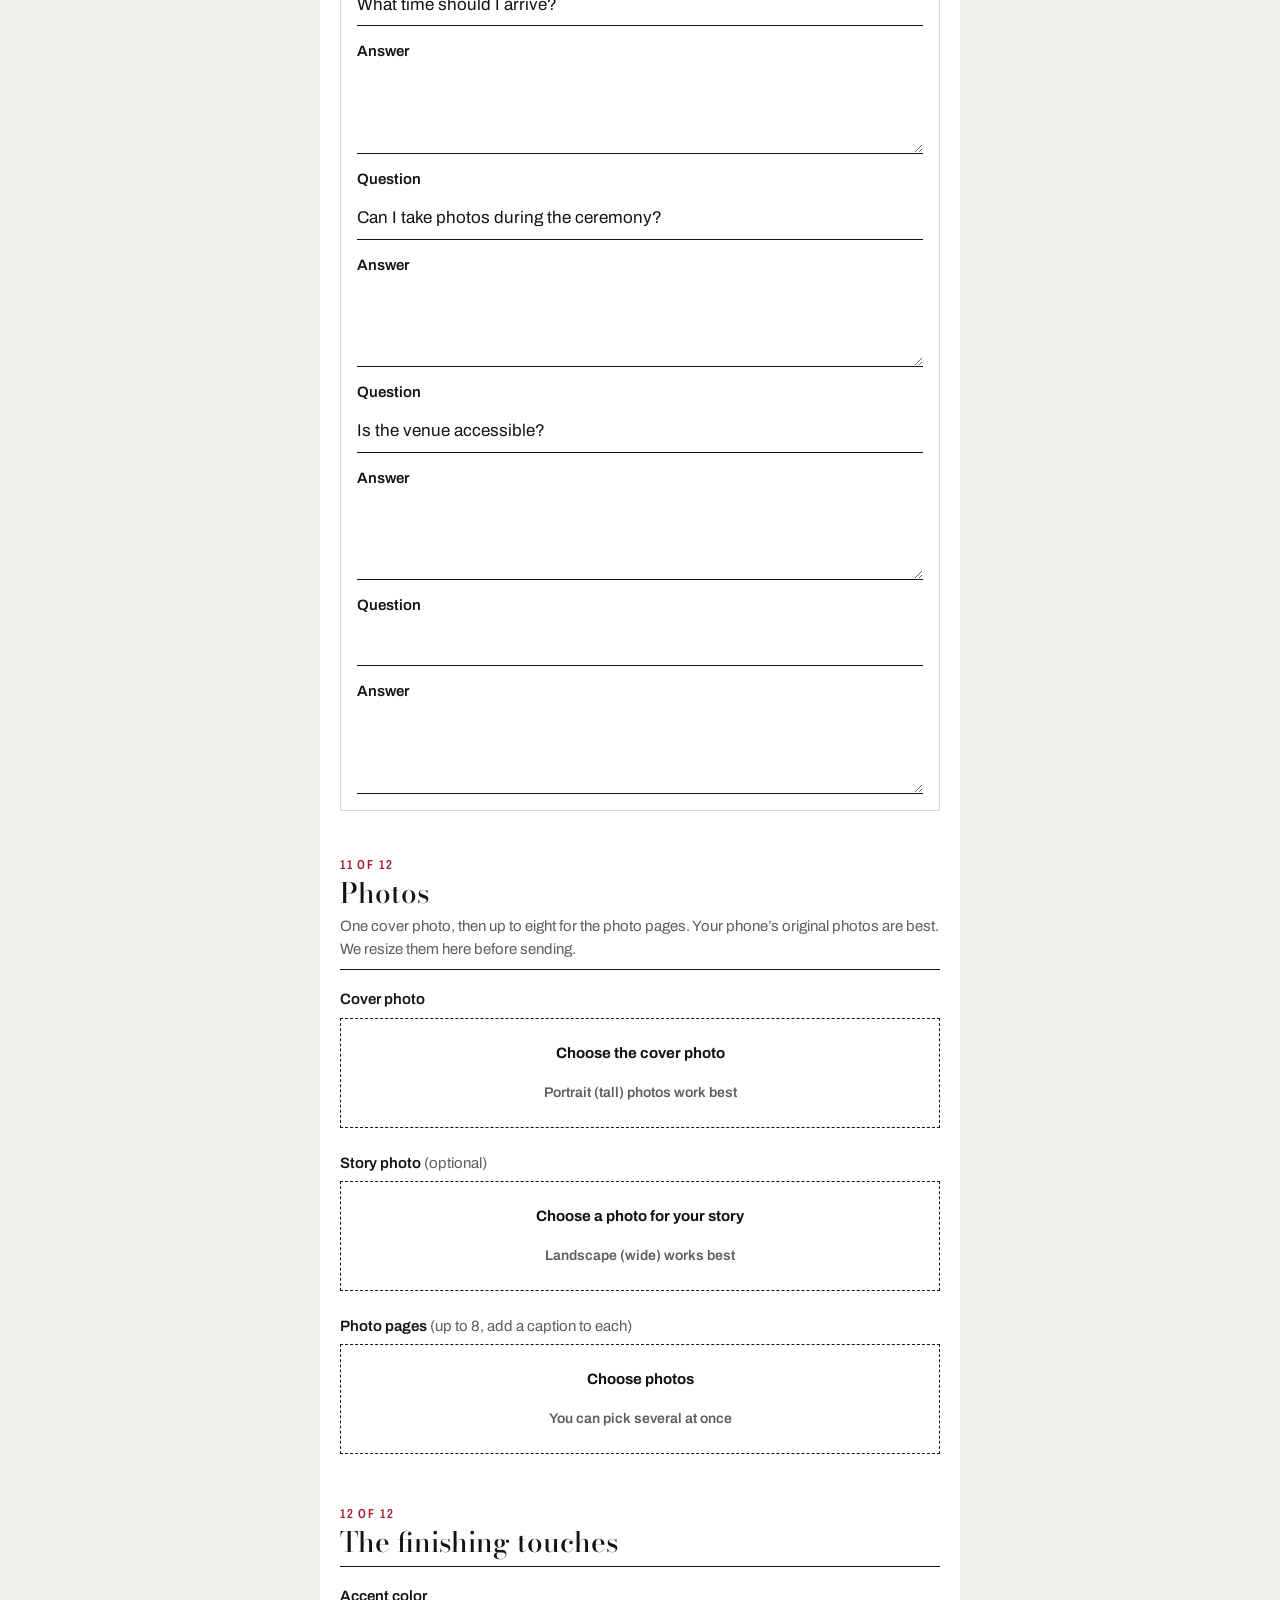
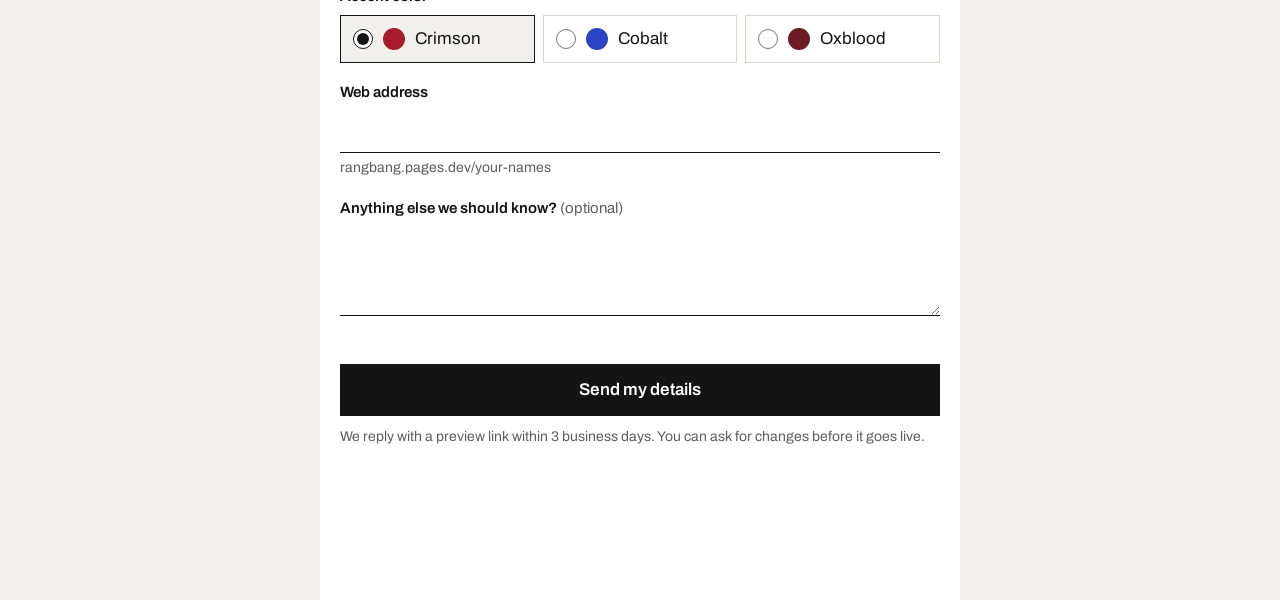
==== commit 3696bc7e: "Order form: customer invitations live on rangbang.pages.dev Co-Authored-By: Claude Opus 5.5 <noreply" ====
--- a/order/index.html
+++ b/order/index.html
@@ -13,8 +13,8 @@
 <!-- 주문서 설정: endpoint가 비어 있으면 보내지 않고 미리보기 안내만 한다 -->
 <script type="application/json" id="order-config">
 {
-  "endpoint": "",
-  "domain": "https://rangbang-studio.github.io",
+  "endpoint": "https://script.google.com/macros/s/AKfycbxq1iz8HeG7QHfFo9LVNunLNOTVpD29UlTIPkFpGgSO8RJZgHQ_KjgiSm5E4dRVtUMo/exec",
+  "domain": "https://rangbang.pages.dev",
   "turnaround": "3 business days"
 }
 </script>
